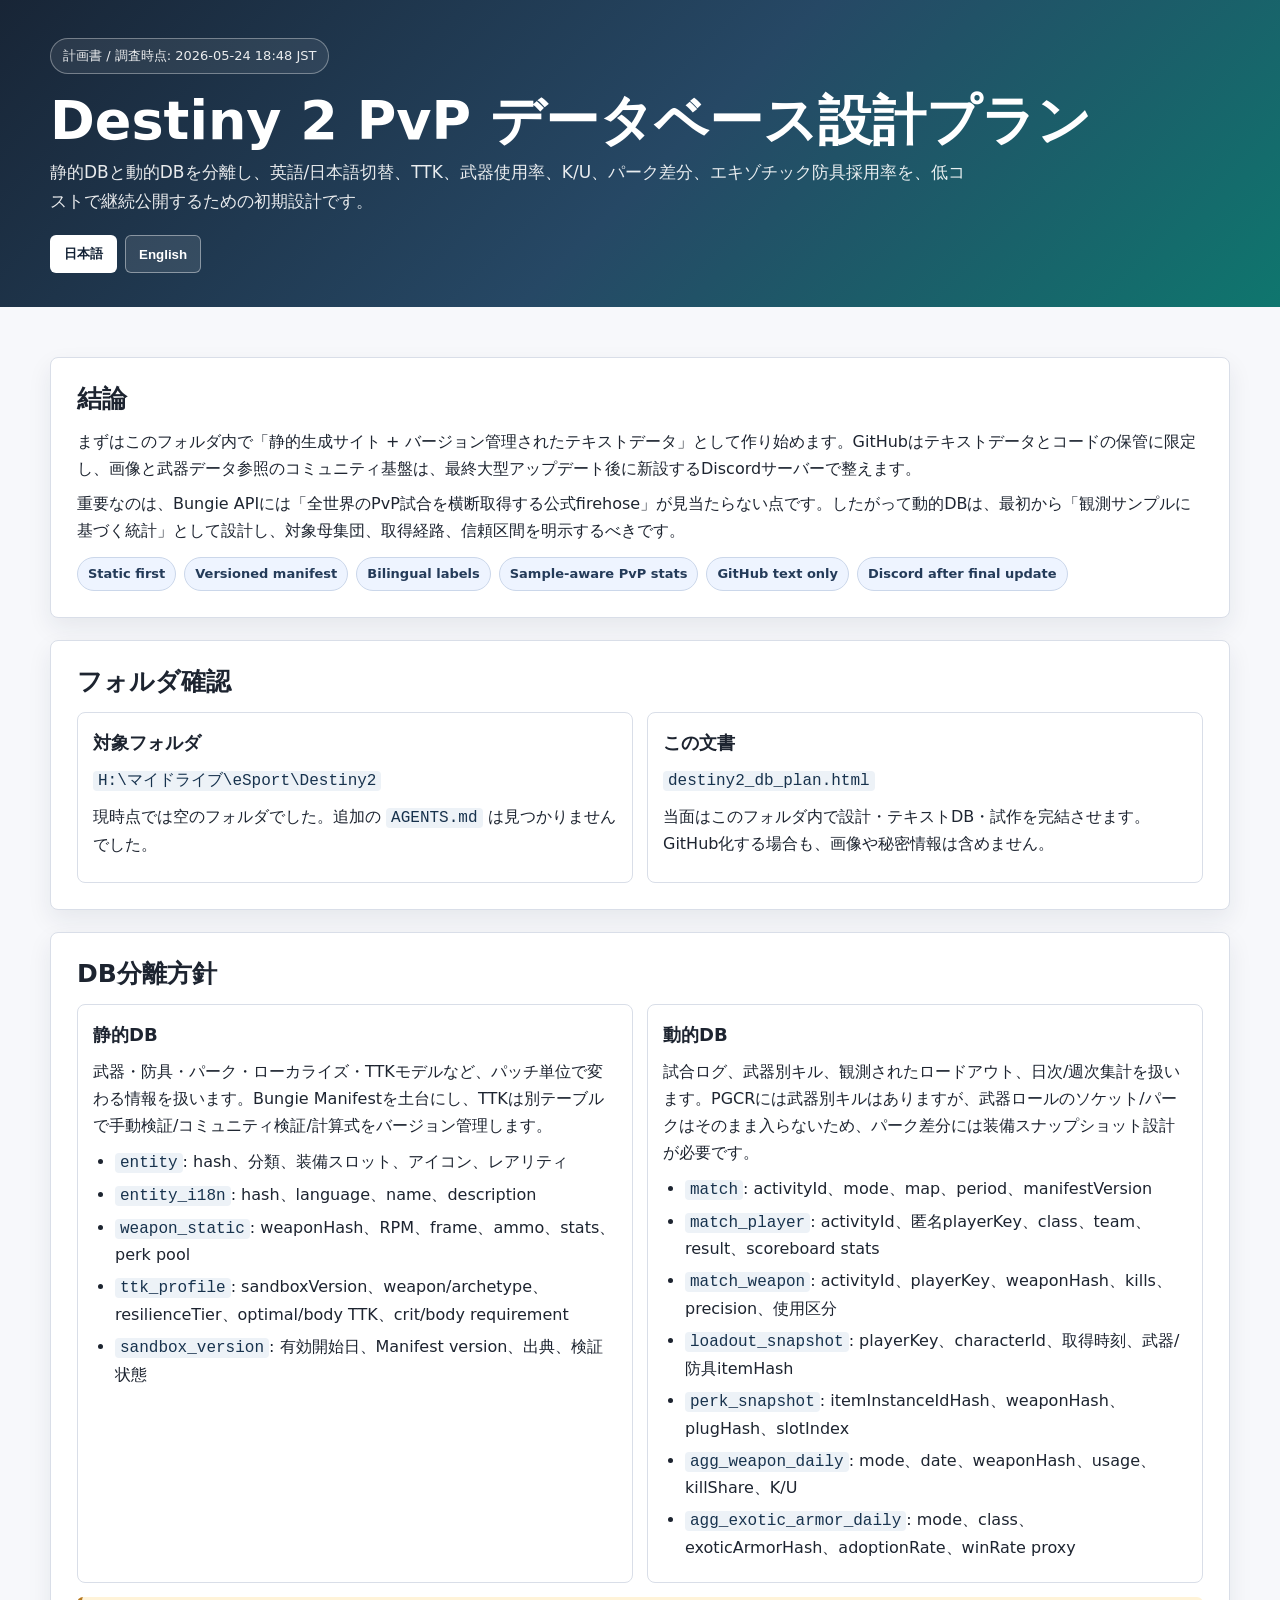
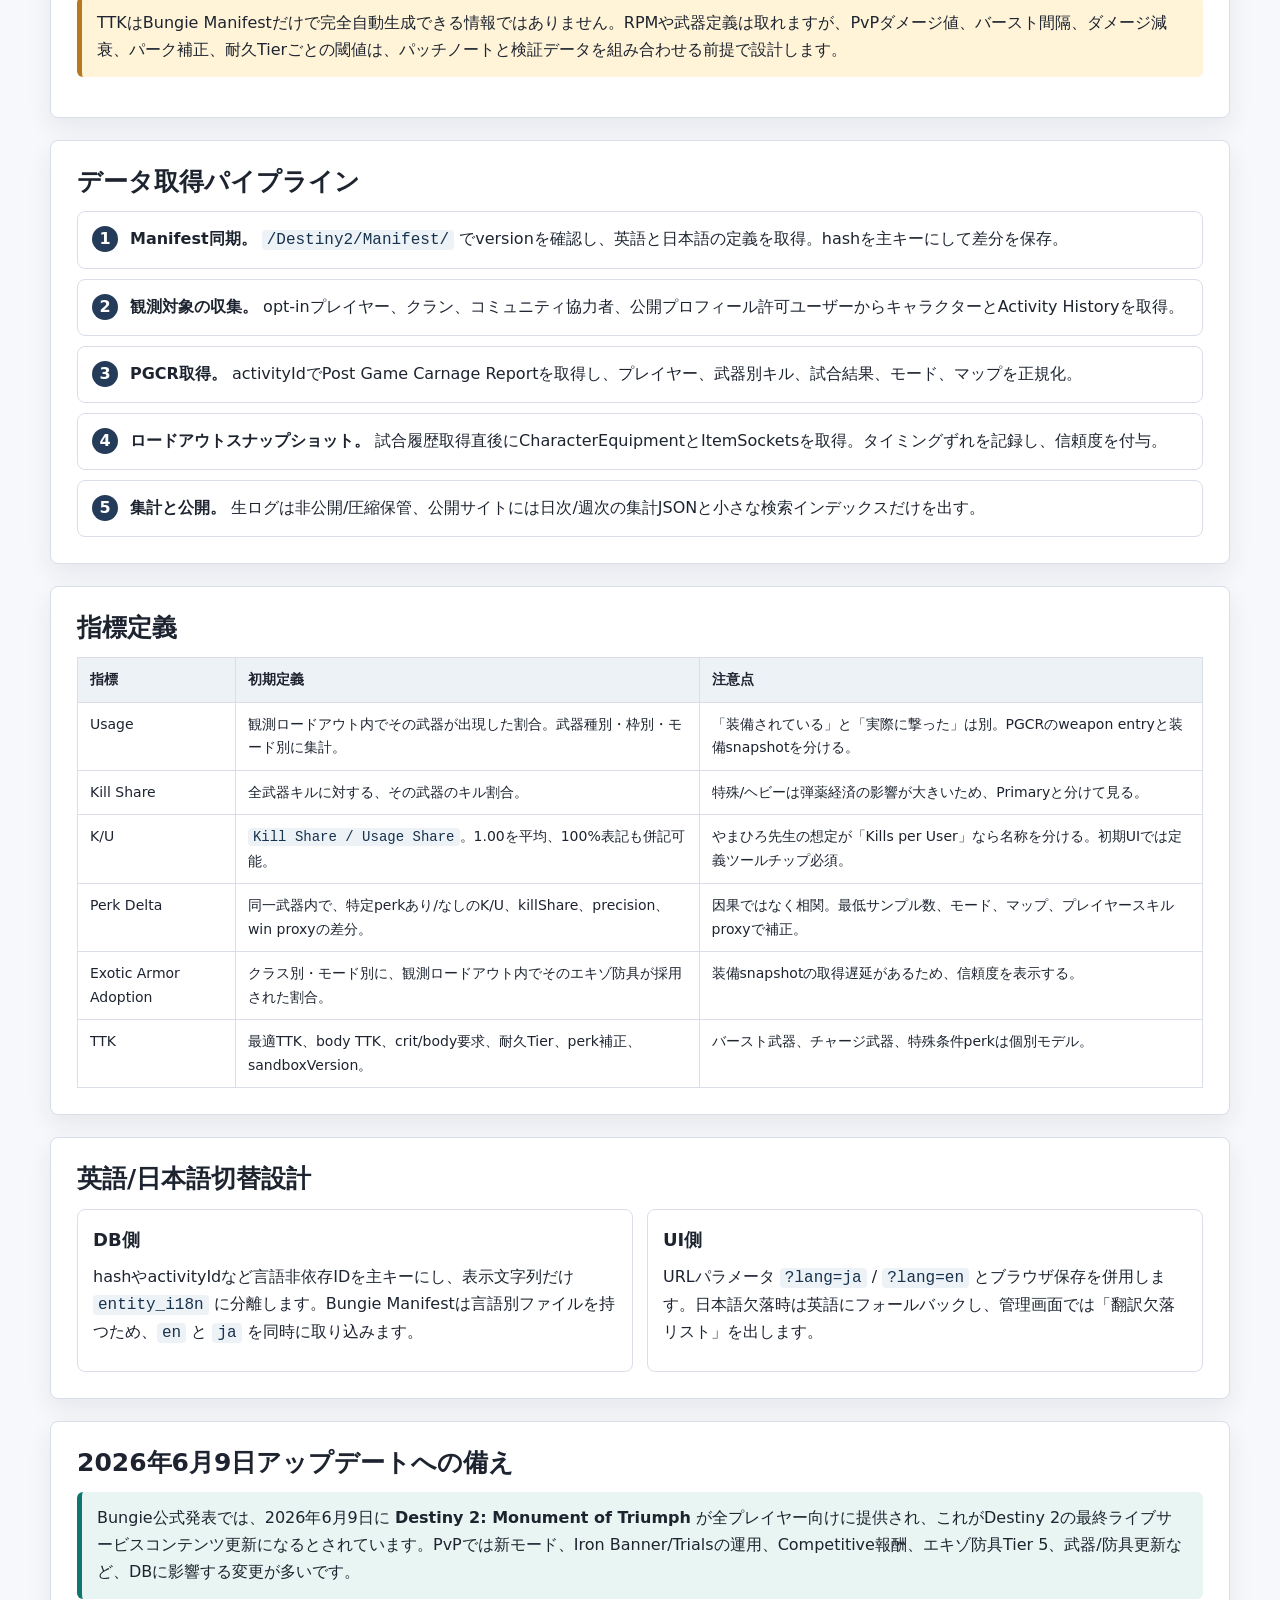
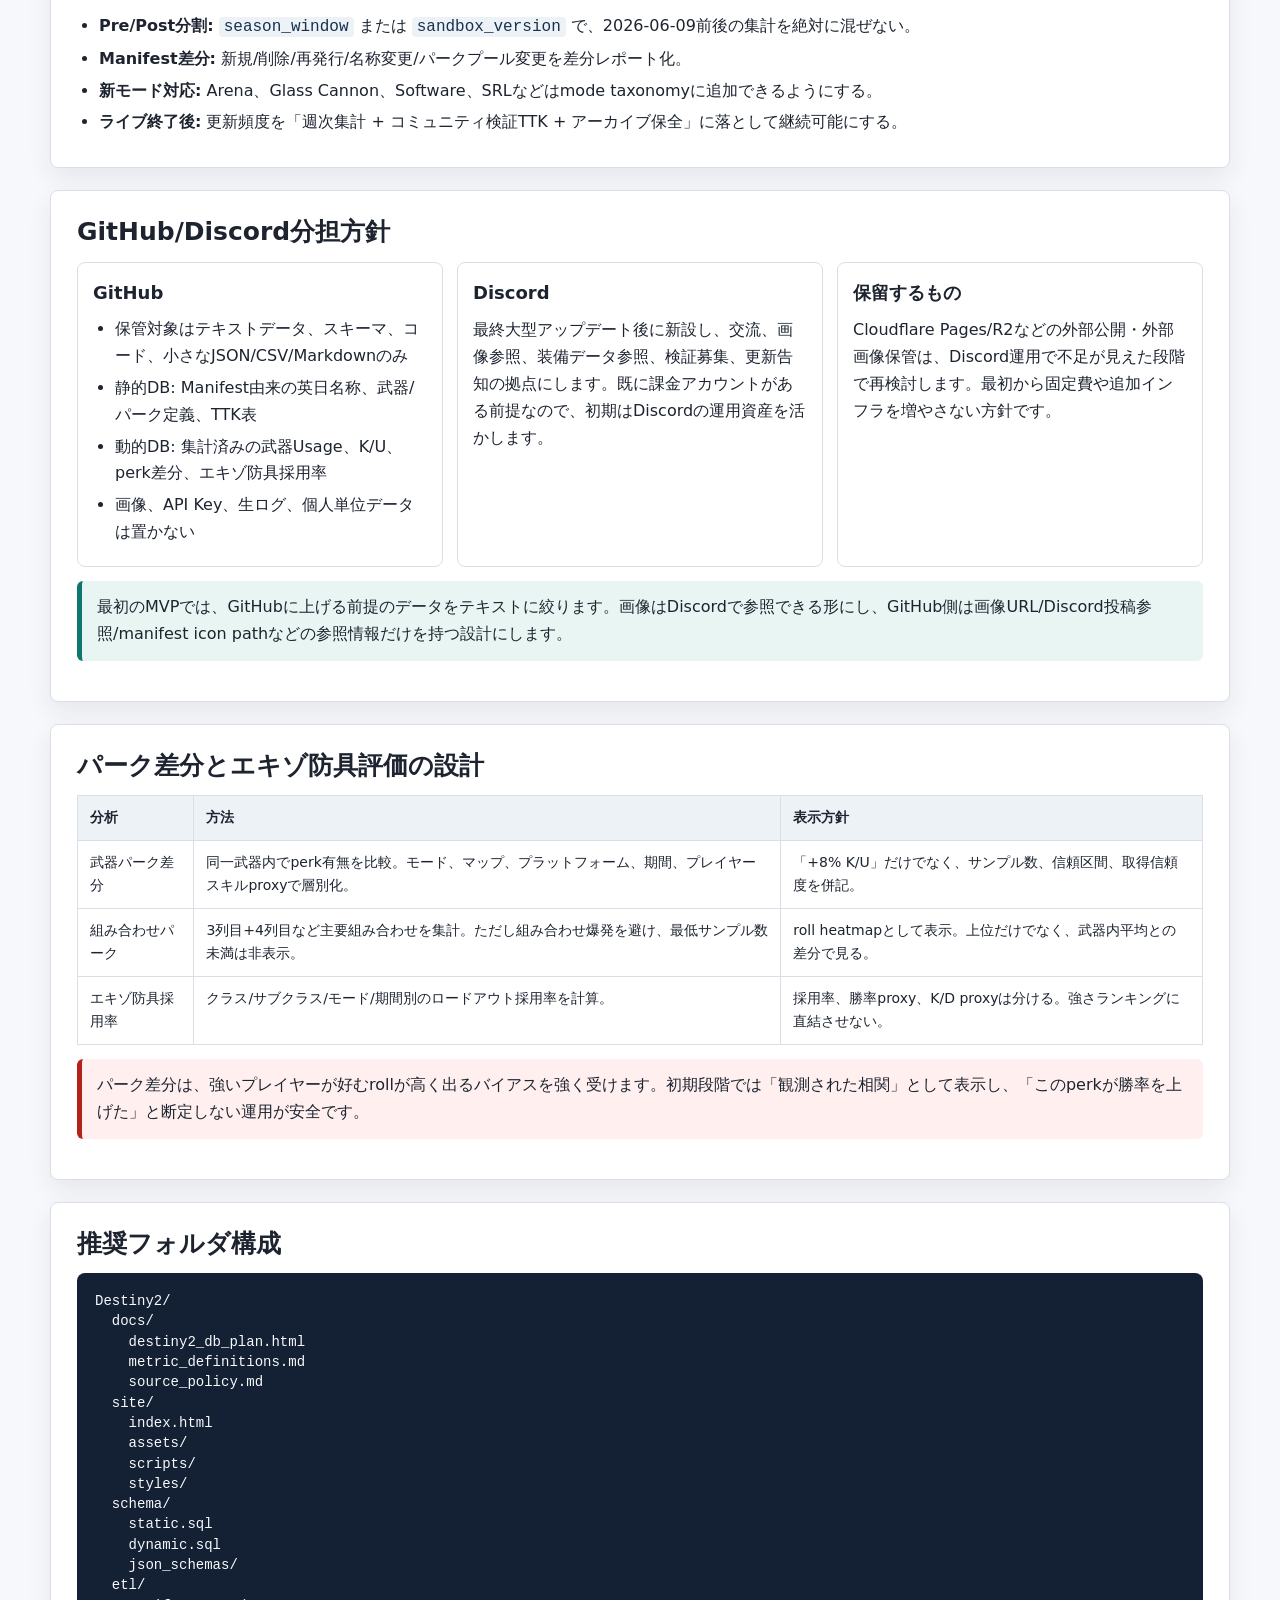
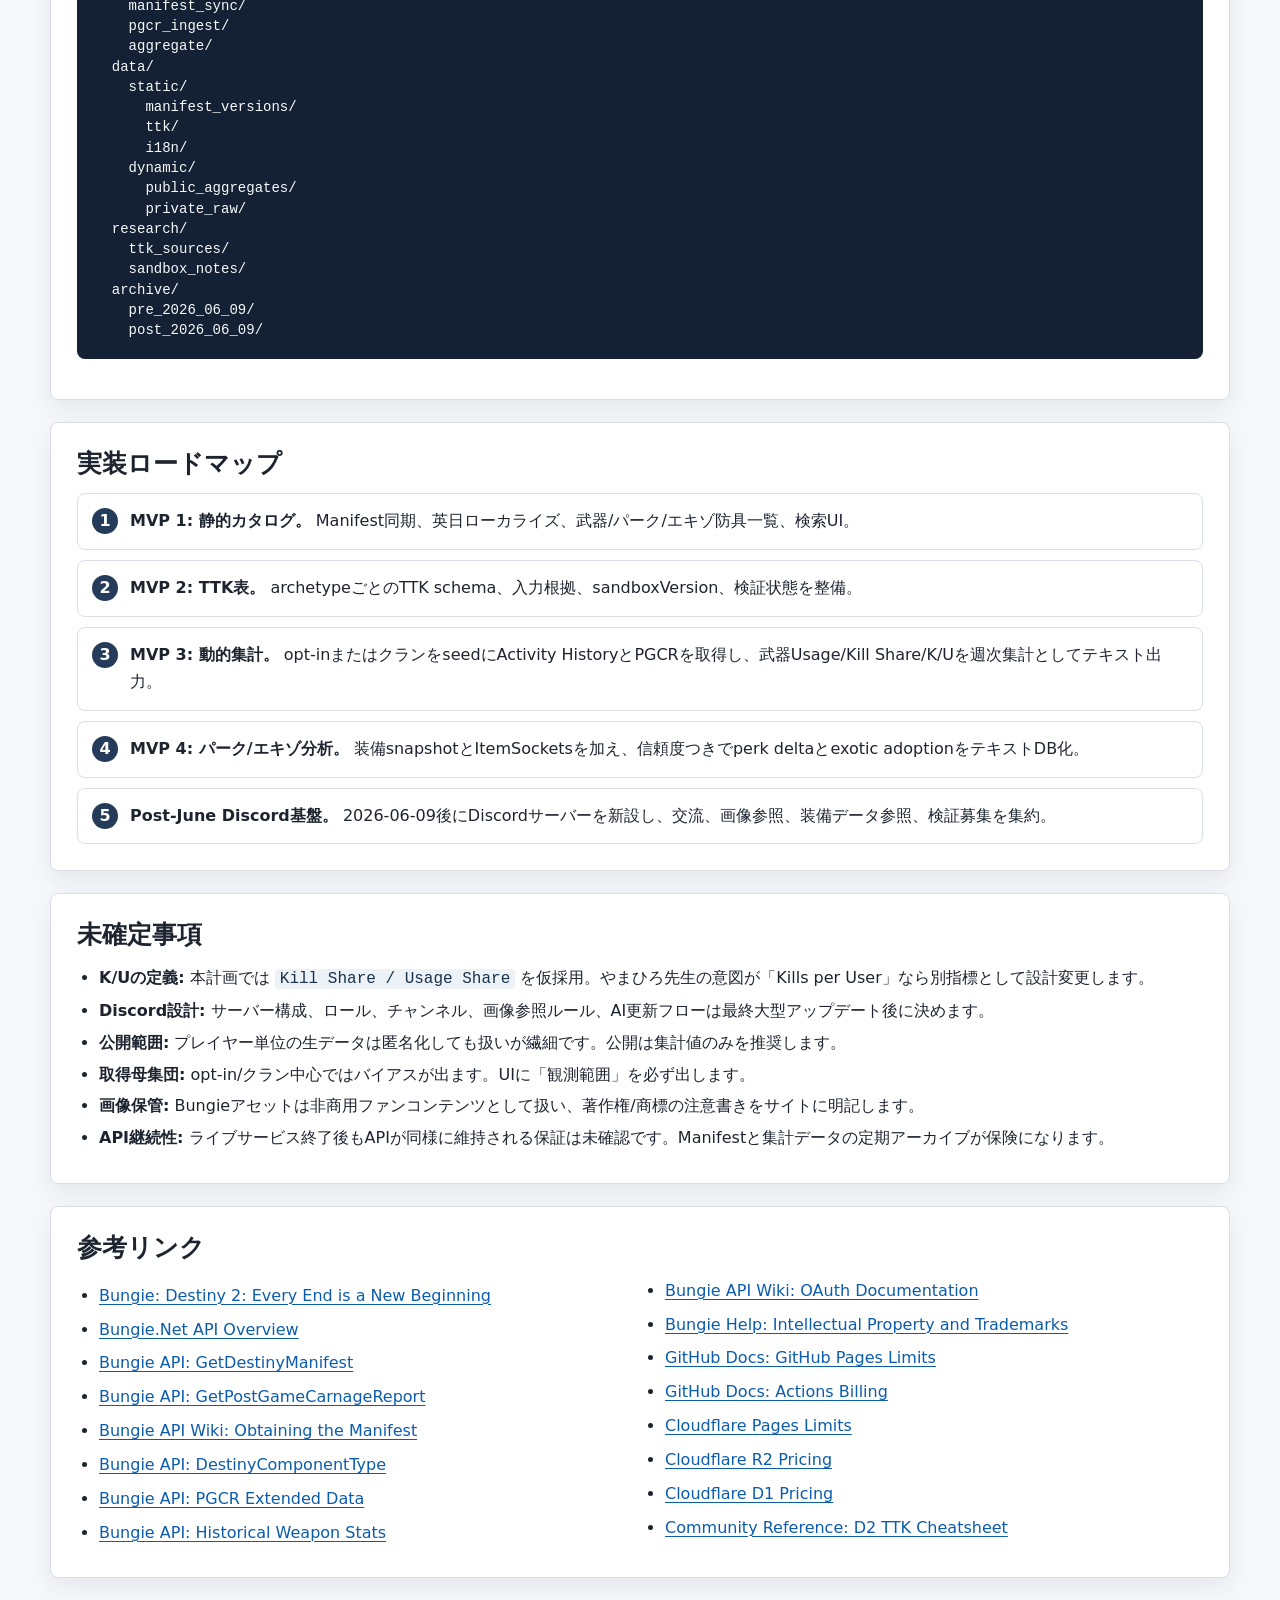
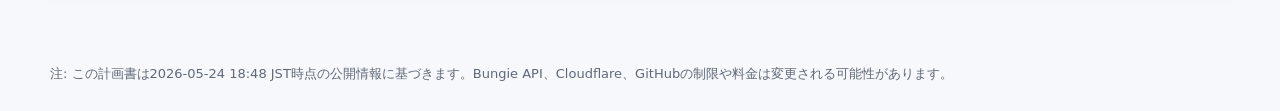
==== destiny2_db_plan.html @ 0e5bda1c "Initial D2 Monument Archive scaffold" ====
<!doctype html>
<html lang="ja">
<head>
  <meta charset="utf-8">
  <meta name="viewport" content="width=device-width, initial-scale=1">
  <title>Destiny 2 PvP Database Plan</title>
  <style>
    :root {
      color-scheme: light;
      --ink: #1d2430;
      --muted: #5f6978;
      --line: #d9dee8;
      --paper: #f7f8fb;
      --panel: #ffffff;
      --navy: #243b59;
      --teal: #0f766e;
      --gold: #b7791f;
      --red: #b42318;
      --green: #247a3d;
      --blue-soft: #e9f1fb;
      --teal-soft: #e8f5f2;
      --gold-soft: #fff3d8;
      --red-soft: #fff0ef;
      --shadow: 0 10px 24px rgba(31, 42, 68, 0.08);
    }

    * { box-sizing: border-box; }

    body {
      margin: 0;
      font-family: "Yu Gothic", "Meiryo", "Segoe UI", system-ui, sans-serif;
      color: var(--ink);
      background: var(--paper);
      line-height: 1.68;
    }

    body[data-lang="ja"] .en,
    body[data-lang="en"] .ja {
      display: none !important;
    }

    a {
      color: #0b5cad;
      text-decoration-thickness: 1px;
      text-underline-offset: 3px;
    }

    header {
      background: linear-gradient(135deg, #182536 0%, #264865 52%, #0f766e 100%);
      color: #fff;
      padding: 38px 24px 34px;
    }

    .wrap {
      width: min(1180px, calc(100% - 40px));
      margin: 0 auto;
    }

    .topline {
      display: flex;
      justify-content: space-between;
      gap: 18px;
      align-items: flex-start;
      flex-wrap: wrap;
    }

    .badge {
      display: inline-flex;
      align-items: center;
      gap: 8px;
      border: 1px solid rgba(255,255,255,0.35);
      border-radius: 999px;
      padding: 6px 12px;
      font-size: 13px;
      color: rgba(255,255,255,0.9);
      background: rgba(255,255,255,0.08);
    }

    h1 {
      margin: 18px 0 8px;
      font-size: clamp(30px, 5vw, 54px);
      line-height: 1.08;
      letter-spacing: 0;
    }

    .subtitle {
      max-width: 920px;
      margin: 0;
      font-size: 17px;
      color: rgba(255,255,255,0.9);
    }

    .controls {
      display: flex;
      gap: 8px;
      padding-top: 2px;
    }

    button.lang {
      border: 1px solid rgba(255,255,255,0.42);
      color: #fff;
      background: rgba(255,255,255,0.1);
      border-radius: 6px;
      padding: 9px 13px;
      cursor: pointer;
      font-weight: 700;
    }

    button.lang[aria-pressed="true"] {
      color: #112034;
      background: #fff;
    }

    main {
      padding: 28px 0 54px;
    }

    section {
      margin: 22px 0;
      padding: 26px;
      background: var(--panel);
      border: 1px solid var(--line);
      border-radius: 8px;
      box-shadow: var(--shadow);
    }

    h2 {
      margin: 0 0 14px;
      font-size: 25px;
      line-height: 1.22;
      letter-spacing: 0;
    }

    h3 {
      margin: 22px 0 8px;
      font-size: 18px;
      letter-spacing: 0;
    }

    p {
      margin: 9px 0;
    }

    ul, ol {
      margin: 8px 0 0 22px;
      padding: 0;
    }

    li {
      margin: 5px 0;
    }

    code {
      font-family: Consolas, "Cascadia Mono", monospace;
      color: #17324d;
      background: #edf2f7;
      padding: 1px 5px;
      border-radius: 4px;
    }

    pre {
      overflow: auto;
      background: #142033;
      color: #f7fafc;
      padding: 18px;
      border-radius: 8px;
      line-height: 1.45;
      font-size: 14px;
    }

    pre code {
      color: inherit;
      background: transparent;
      padding: 0;
    }

    table {
      width: 100%;
      border-collapse: collapse;
      margin-top: 14px;
      font-size: 14px;
    }

    th, td {
      border: 1px solid var(--line);
      padding: 10px 12px;
      vertical-align: top;
    }

    th {
      background: #edf2f7;
      text-align: left;
    }

    .grid {
      display: grid;
      grid-template-columns: repeat(2, minmax(0, 1fr));
      gap: 14px;
    }

    .tri-grid {
      display: grid;
      grid-template-columns: repeat(3, minmax(0, 1fr));
      gap: 14px;
    }

    .note {
      border-left: 5px solid var(--teal);
      background: var(--teal-soft);
      padding: 13px 15px;
      border-radius: 6px;
      margin: 14px 0;
    }

    .warn {
      border-left: 5px solid var(--gold);
      background: var(--gold-soft);
      padding: 13px 15px;
      border-radius: 6px;
      margin: 14px 0;
    }

    .risk {
      border-left: 5px solid var(--red);
      background: var(--red-soft);
      padding: 13px 15px;
      border-radius: 6px;
      margin: 14px 0;
    }

    .mini-card {
      border: 1px solid var(--line);
      border-radius: 8px;
      padding: 15px;
      background: #fff;
    }

    .mini-card h3 {
      margin-top: 0;
    }

    .pill-list {
      display: flex;
      flex-wrap: wrap;
      gap: 8px;
      margin-top: 12px;
    }

    .pill {
      border-radius: 999px;
      background: #eef4ff;
      border: 1px solid #cbd7ea;
      color: #243b59;
      padding: 5px 10px;
      font-size: 13px;
      font-weight: 700;
    }

    .timeline {
      counter-reset: phase;
      display: grid;
      gap: 10px;
      margin-top: 14px;
    }

    .phase {
      position: relative;
      padding: 14px 16px 14px 52px;
      border: 1px solid var(--line);
      background: #fff;
      border-radius: 8px;
    }

    .phase::before {
      counter-increment: phase;
      content: counter(phase);
      position: absolute;
      left: 14px;
      top: 14px;
      width: 26px;
      height: 26px;
      border-radius: 50%;
      background: var(--navy);
      color: #fff;
      display: grid;
      place-items: center;
      font-weight: 800;
      line-height: 1;
    }

    .source-list {
      columns: 2;
      column-gap: 28px;
    }

    .source-list li {
      break-inside: avoid;
      margin-bottom: 7px;
    }

    footer {
      color: var(--muted);
      font-size: 13px;
      padding: 0 0 32px;
    }

    @media (max-width: 820px) {
      .grid,
      .tri-grid {
        grid-template-columns: 1fr;
      }
      .source-list {
        columns: 1;
      }
      section {
        padding: 20px;
      }
      .wrap {
        width: min(100% - 24px, 1180px);
      }
    }
  </style>
</head>
<body data-lang="ja">
  <header>
    <div class="wrap">
      <div class="topline">
        <div>
          <span class="badge ja">計画書 / 調査時点: 2026-05-24 18:48 JST</span>
          <span class="badge en">Planning document / Research timestamp: 2026-05-24 18:48 JST</span>
          <h1 class="ja">Destiny 2 PvP データベース設計プラン</h1>
          <h1 class="en">Destiny 2 PvP Database Plan</h1>
          <p class="subtitle ja">静的DBと動的DBを分離し、英語/日本語切替、TTK、武器使用率、K/U、パーク差分、エキゾチック防具採用率を、低コストで継続公開するための初期設計です。</p>
          <p class="subtitle en">Initial architecture for a low-cost, bilingual Destiny 2 PvP database with separate static and dynamic layers, TTK, usage, K/U, perk deltas, and exotic armor adoption metrics.</p>
        </div>
        <div class="controls" aria-label="Language">
          <button class="lang" id="jaBtn" aria-pressed="true" type="button">日本語</button>
          <button class="lang" id="enBtn" aria-pressed="false" type="button">English</button>
        </div>
      </div>
    </div>
  </header>

  <main class="wrap">
    <section>
      <h2 class="ja">結論</h2>
      <h2 class="en">Recommendation</h2>
      <div class="ja">
        <p>まずはこのフォルダ内で「静的生成サイト + バージョン管理されたテキストデータ」として作り始めます。GitHubはテキストデータとコードの保管に限定し、画像と武器データ参照のコミュニティ基盤は、最終大型アップデート後に新設するDiscordサーバーで整えます。</p>
        <p>重要なのは、Bungie APIには「全世界のPvP試合を横断取得する公式firehose」が見当たらない点です。したがって動的DBは、最初から「観測サンプルに基づく統計」として設計し、対象母集団、取得経路、信頼区間を明示するべきです。</p>
      </div>
      <div class="en">
        <p>Start inside this folder with a static-generated site and versioned text data. GitHub will be limited to text data and source code, while the community layer for images and weapon-data reference will be built later through a new Discord server after the final major update.</p>
        <p>The key constraint is that Bungie does not appear to expose an official global PvP match firehose. Dynamic metrics should therefore be presented as observed-sample statistics, with sample coverage and confidence clearly displayed.</p>
      </div>
      <div class="pill-list">
        <span class="pill">Static first</span>
        <span class="pill">Versioned manifest</span>
        <span class="pill">Bilingual labels</span>
        <span class="pill">Sample-aware PvP stats</span>
        <span class="pill">GitHub text only</span>
        <span class="pill">Discord after final update</span>
      </div>
    </section>

    <section>
      <h2 class="ja">フォルダ確認</h2>
      <h2 class="en">Folder Check</h2>
      <div class="grid">
        <div class="mini-card">
          <h3 class="ja">対象フォルダ</h3>
          <h3 class="en">Target Folder</h3>
          <p><code>H:\マイドライブ\eSport\Destiny2</code></p>
          <p class="ja">現時点では空のフォルダでした。追加の <code>AGENTS.md</code> は見つかりませんでした。</p>
          <p class="en">The folder is currently empty. No additional <code>AGENTS.md</code> was found.</p>
        </div>
        <div class="mini-card">
          <h3 class="ja">この文書</h3>
          <h3 class="en">This Document</h3>
          <p><code>destiny2_db_plan.html</code></p>
          <p class="ja">当面はこのフォルダ内で設計・テキストDB・試作を完結させます。GitHub化する場合も、画像や秘密情報は含めません。</p>
          <p class="en">For now, design, text DB, and prototypes stay inside this folder. If this becomes a GitHub repository, images and secrets stay out of it.</p>
        </div>
      </div>
    </section>

    <section>
      <h2 class="ja">DB分離方針</h2>
      <h2 class="en">Static and Dynamic DB Split</h2>
      <div class="grid">
        <div class="mini-card">
          <h3 class="ja">静的DB</h3>
          <h3 class="en">Static DB</h3>
          <p class="ja">武器・防具・パーク・ローカライズ・TTKモデルなど、パッチ単位で変わる情報を扱います。Bungie Manifestを土台にし、TTKは別テーブルで手動検証/コミュニティ検証/計算式をバージョン管理します。</p>
          <p class="en">Stores items, armor, perks, localization, and TTK models that change by patch. Bungie Manifest is the foundation; TTK is maintained in separate versioned tables with measured data, community references, and formulas.</p>
          <ul class="ja">
            <li><code>entity</code>: hash、分類、装備スロット、アイコン、レアリティ</li>
            <li><code>entity_i18n</code>: hash、language、name、description</li>
            <li><code>weapon_static</code>: weaponHash、RPM、frame、ammo、stats、perk pool</li>
            <li><code>ttk_profile</code>: sandboxVersion、weapon/archetype、resilienceTier、optimal/body TTK、crit/body requirement</li>
            <li><code>sandbox_version</code>: 有効開始日、Manifest version、出典、検証状態</li>
          </ul>
          <ul class="en">
            <li><code>entity</code>: hash, category, slot, icon, rarity</li>
            <li><code>entity_i18n</code>: hash, language, name, description</li>
            <li><code>weapon_static</code>: weapon hash, RPM, frame, ammo type, stats, perk pool</li>
            <li><code>ttk_profile</code>: sandbox version, weapon/archetype, resilience tier, optimal/body TTK, crit/body requirements</li>
            <li><code>sandbox_version</code>: effective date, manifest version, source, validation status</li>
          </ul>
        </div>
        <div class="mini-card">
          <h3 class="ja">動的DB</h3>
          <h3 class="en">Dynamic DB</h3>
          <p class="ja">試合ログ、武器別キル、観測されたロードアウト、日次/週次集計を扱います。PGCRには武器別キルはありますが、武器ロールのソケット/パークはそのまま入らないため、パーク差分には装備スナップショット設計が必要です。</p>
          <p class="en">Stores match logs, weapon kills, observed loadouts, and daily/weekly aggregates. PGCR includes weapon-level kill stats, but not full roll sockets/perks, so perk-delta analysis requires a loadout snapshot strategy.</p>
          <ul class="ja">
            <li><code>match</code>: activityId、mode、map、period、manifestVersion</li>
            <li><code>match_player</code>: activityId、匿名playerKey、class、team、result、scoreboard stats</li>
            <li><code>match_weapon</code>: activityId、playerKey、weaponHash、kills、precision、使用区分</li>
            <li><code>loadout_snapshot</code>: playerKey、characterId、取得時刻、武器/防具itemHash</li>
            <li><code>perk_snapshot</code>: itemInstanceIdHash、weaponHash、plugHash、slotIndex</li>
            <li><code>agg_weapon_daily</code>: mode、date、weaponHash、usage、killShare、K/U</li>
            <li><code>agg_exotic_armor_daily</code>: mode、class、exoticArmorHash、adoptionRate、winRate proxy</li>
          </ul>
          <ul class="en">
            <li><code>match</code>: activity ID, mode, map, period, manifest version</li>
            <li><code>match_player</code>: activity ID, anonymized player key, class, team, result, scoreboard stats</li>
            <li><code>match_weapon</code>: activity ID, player key, weapon hash, kills, precision, usage flag</li>
            <li><code>loadout_snapshot</code>: player key, character ID, timestamp, equipped weapon/armor hashes</li>
            <li><code>perk_snapshot</code>: item instance hash, weapon hash, plug hash, slot index</li>
            <li><code>agg_weapon_daily</code>: mode, date, weapon hash, usage, kill share, K/U</li>
            <li><code>agg_exotic_armor_daily</code>: mode, class, exotic armor hash, adoption rate, win-rate proxy</li>
          </ul>
        </div>
      </div>
      <div class="warn ja">TTKはBungie Manifestだけで完全自動生成できる情報ではありません。RPMや武器定義は取れますが、PvPダメージ値、バースト間隔、ダメージ減衰、パーク補正、耐久Tierごとの閾値は、パッチノートと検証データを組み合わせる前提で設計します。</div>
      <div class="warn en">TTK cannot be fully generated from the Bungie Manifest alone. RPM and item definitions are available, but PvP damage values, burst timing, falloff, perk modifiers, and resilience breakpoints should be managed from patch notes plus verified test data.</div>
    </section>

    <section>
      <h2 class="ja">データ取得パイプライン</h2>
      <h2 class="en">Data Pipeline</h2>
      <div class="timeline ja">
        <div class="phase"><strong>Manifest同期。</strong> <code>/Destiny2/Manifest/</code> でversionを確認し、英語と日本語の定義を取得。hashを主キーにして差分を保存。</div>
        <div class="phase"><strong>観測対象の収集。</strong> opt-inプレイヤー、クラン、コミュニティ協力者、公開プロフィール許可ユーザーからキャラクターとActivity Historyを取得。</div>
        <div class="phase"><strong>PGCR取得。</strong> activityIdでPost Game Carnage Reportを取得し、プレイヤー、武器別キル、試合結果、モード、マップを正規化。</div>
        <div class="phase"><strong>ロードアウトスナップショット。</strong> 試合履歴取得直後にCharacterEquipmentとItemSocketsを取得。タイミングずれを記録し、信頼度を付与。</div>
        <div class="phase"><strong>集計と公開。</strong> 生ログは非公開/圧縮保管、公開サイトには日次/週次の集計JSONと小さな検索インデックスだけを出す。</div>
      </div>
      <div class="timeline en">
        <div class="phase"><strong>Manifest sync.</strong> Check <code>/Destiny2/Manifest/</code>, download English and Japanese definitions, and store diffs by hash.</div>
        <div class="phase"><strong>Observed population.</strong> Use opt-in players, clans, community contributors, and public profiles that allow access.</div>
        <div class="phase"><strong>PGCR ingestion.</strong> Fetch Post Game Carnage Reports by activity ID and normalize players, weapon kills, outcomes, mode, and map.</div>
        <div class="phase"><strong>Loadout snapshots.</strong> Fetch CharacterEquipment and ItemSockets immediately after activity discovery. Store timing lag and confidence.</div>
        <div class="phase"><strong>Aggregation and publishing.</strong> Keep raw logs compressed/private; publish daily/weekly aggregate JSON and compact search indexes.</div>
      </div>
    </section>

    <section>
      <h2 class="ja">指標定義</h2>
      <h2 class="en">Metric Definitions</h2>
      <table class="ja">
        <thead>
          <tr><th>指標</th><th>初期定義</th><th>注意点</th></tr>
        </thead>
        <tbody>
          <tr><td>Usage</td><td>観測ロードアウト内でその武器が出現した割合。武器種別・枠別・モード別に集計。</td><td>「装備されている」と「実際に撃った」は別。PGCRのweapon entryと装備snapshotを分ける。</td></tr>
          <tr><td>Kill Share</td><td>全武器キルに対する、その武器のキル割合。</td><td>特殊/ヘビーは弾薬経済の影響が大きいため、Primaryと分けて見る。</td></tr>
          <tr><td>K/U</td><td><code>Kill Share / Usage Share</code>。1.00を平均、100%表記も併記可能。</td><td>やまひろ先生の想定が「Kills per User」なら名称を分ける。初期UIでは定義ツールチップ必須。</td></tr>
          <tr><td>Perk Delta</td><td>同一武器内で、特定perkあり/なしのK/U、killShare、precision、win proxyの差分。</td><td>因果ではなく相関。最低サンプル数、モード、マップ、プレイヤースキル proxyで補正。</td></tr>
          <tr><td>Exotic Armor Adoption</td><td>クラス別・モード別に、観測ロードアウト内でそのエキゾ防具が採用された割合。</td><td>装備snapshotの取得遅延があるため、信頼度を表示する。</td></tr>
          <tr><td>TTK</td><td>最適TTK、body TTK、crit/body要求、耐久Tier、perk補正、sandboxVersion。</td><td>バースト武器、チャージ武器、特殊条件perkは個別モデル。</td></tr>
        </tbody>
      </table>
      <table class="en">
        <thead>
          <tr><th>Metric</th><th>Initial Definition</th><th>Caution</th></tr>
        </thead>
        <tbody>
          <tr><td>Usage</td><td>Share of observed loadouts in which the weapon appears, grouped by weapon type, slot, and mode.</td><td>Equipped and actually fired are different. Keep PGCR weapon entries separate from equipment snapshots.</td></tr>
          <tr><td>Kill Share</td><td>Weapon kills divided by all observed weapon kills.</td><td>Analyze primary, special, and heavy separately because ammo economy changes interpretation.</td></tr>
          <tr><td>K/U</td><td><code>Kill Share / Usage Share</code>. Show 1.00 baseline and optionally 100% format.</td><td>If the intended meaning is "Kills per User", use a separate label. The first UI should include a definition tooltip.</td></tr>
          <tr><td>Perk Delta</td><td>Within the same weapon, compare K/U, kill share, precision, and win proxy between rolls with and without a perk.</td><td>Correlation, not causation. Use minimum sample counts and adjust by mode, map, and skill proxy.</td></tr>
          <tr><td>Exotic Armor Adoption</td><td>Class/mode-specific share of observed loadouts using a given exotic armor piece.</td><td>Display confidence because equipment snapshots may be delayed.</td></tr>
          <tr><td>TTK</td><td>Optimal TTK, body TTK, crit/body requirements, resilience tier, perk modifiers, sandbox version.</td><td>Burst, charge, and conditional-perk weapons require custom models.</td></tr>
        </tbody>
      </table>
    </section>

    <section>
      <h2 class="ja">英語/日本語切替設計</h2>
      <h2 class="en">Bilingual Design</h2>
      <div class="grid">
        <div class="mini-card">
          <h3 class="ja">DB側</h3>
          <h3 class="en">Database Layer</h3>
          <p class="ja">hashやactivityIdなど言語非依存IDを主キーにし、表示文字列だけ <code>entity_i18n</code> に分離します。Bungie Manifestは言語別ファイルを持つため、<code>en</code> と <code>ja</code> を同時に取り込みます。</p>
          <p class="en">Use language-independent IDs such as hashes and activity IDs as primary keys. Keep display strings in <code>entity_i18n</code>. Bungie Manifest exposes language-specific definition files, so import <code>en</code> and <code>ja</code> together.</p>
        </div>
        <div class="mini-card">
          <h3 class="ja">UI側</h3>
          <h3 class="en">UI Layer</h3>
          <p class="ja">URLパラメータ <code>?lang=ja</code> / <code>?lang=en</code> とブラウザ保存を併用します。日本語欠落時は英語にフォールバックし、管理画面では「翻訳欠落リスト」を出します。</p>
          <p class="en">Use <code>?lang=ja</code> / <code>?lang=en</code> plus local browser preference. Fall back to English when Japanese is missing, and expose a missing-translation report for maintenance.</p>
        </div>
      </div>
    </section>

    <section>
      <h2 class="ja">2026年6月9日アップデートへの備え</h2>
      <h2 class="en">Preparing for the June 9, 2026 Update</h2>
      <div class="note ja">
        Bungie公式発表では、2026年6月9日に <strong>Destiny 2: Monument of Triumph</strong> が全プレイヤー向けに提供され、これがDestiny 2の最終ライブサービスコンテンツ更新になるとされています。PvPでは新モード、Iron Banner/Trialsの運用、Competitive報酬、エキゾ防具Tier 5、武器/防具更新など、DBに影響する変更が多いです。
      </div>
      <div class="note en">
        Bungie announced that <strong>Destiny 2: Monument of Triumph</strong> launches for all players on June 9, 2026, and will be Destiny 2's final live-service content update. PvP modes, Iron Banner/Trials cadence, Competitive rewards, exotic armor Tier 5 stats, and weapon/armor updates can all affect the database.
      </div>
      <ul class="ja">
        <li><strong>Pre/Post分割:</strong> <code>season_window</code> または <code>sandbox_version</code> で、2026-06-09前後の集計を絶対に混ぜない。</li>
        <li><strong>Manifest差分:</strong> 新規/削除/再発行/名称変更/パークプール変更を差分レポート化。</li>
        <li><strong>新モード対応:</strong> Arena、Glass Cannon、Software、SRLなどはmode taxonomyに追加できるようにする。</li>
        <li><strong>ライブ終了後:</strong> 更新頻度を「週次集計 + コミュニティ検証TTK + アーカイブ保全」に落として継続可能にする。</li>
      </ul>
      <ul class="en">
        <li><strong>Pre/post split:</strong> Never mix pre- and post-June 9 data. Partition by <code>season_window</code> or <code>sandbox_version</code>.</li>
        <li><strong>Manifest diffs:</strong> Produce reports for new, removed, reprised, renamed, and perk-pool-changed items.</li>
        <li><strong>New modes:</strong> Keep the mode taxonomy extensible for Arena, Glass Cannon, Software, SRL, and future community categories.</li>
        <li><strong>After live-service end:</strong> Reduce maintenance to weekly aggregates, community-verified TTK, and archival preservation.</li>
      </ul>
    </section>

    <section>
      <h2 class="ja">GitHub/Discord分担方針</h2>
      <h2 class="en">GitHub/Discord Responsibility Split</h2>
      <div class="tri-grid">
        <div class="mini-card">
          <h3 class="ja">GitHub</h3>
          <h3 class="en">GitHub</h3>
          <ul class="ja">
            <li>保管対象はテキストデータ、スキーマ、コード、小さなJSON/CSV/Markdownのみ</li>
            <li>静的DB: Manifest由来の英日名称、武器/パーク定義、TTK表</li>
            <li>動的DB: 集計済みの武器Usage、K/U、perk差分、エキゾ防具採用率</li>
            <li>画像、API Key、生ログ、個人単位データは置かない</li>
          </ul>
          <ul class="en">
            <li>Store text data, schemas, source code, and compact JSON/CSV/Markdown only</li>
            <li>Static DB: bilingual names, weapon/perk definitions, TTK tables</li>
            <li>Dynamic DB: aggregated weapon usage, K/U, perk deltas, exotic armor adoption</li>
            <li>No images, API keys, raw logs, or player-level data</li>
          </ul>
        </div>
        <div class="mini-card">
          <h3 class="ja">Discord</h3>
          <h3 class="en">Discord</h3>
          <p class="ja">最終大型アップデート後に新設し、交流、画像参照、装備データ参照、検証募集、更新告知の拠点にします。既に課金アカウントがある前提なので、初期はDiscordの運用資産を活かします。</p>
          <p class="en">Create it after the final major update as the hub for community discussion, image reference, equipment data lookup, validation requests, and update notices. Since a paid Discord account already exists, use that operational base first.</p>
        </div>
        <div class="mini-card">
          <h3 class="ja">保留するもの</h3>
          <h3 class="en">Deferred Choices</h3>
          <p class="ja">Cloudflare Pages/R2などの外部公開・外部画像保管は、Discord運用で不足が見えた段階で再検討します。最初から固定費や追加インフラを増やさない方針です。</p>
          <p class="en">External publishing and image storage such as Cloudflare Pages/R2 will be revisited only if Discord operations show a real gap. Avoid adding fixed cost or extra infrastructure at the start.</p>
        </div>
      </div>
      <div class="note ja">
        最初のMVPでは、GitHubに上げる前提のデータをテキストに絞ります。画像はDiscordで参照できる形にし、GitHub側は画像URL/Discord投稿参照/manifest icon pathなどの参照情報だけを持つ設計にします。
      </div>
      <div class="note en">
        For the MVP, keep GitHub-bound data text-only. Images should be referenced through Discord, while GitHub stores only references such as image URLs, Discord post references, or Manifest icon paths.
      </div>
    </section>

    <section>
      <h2 class="ja">パーク差分とエキゾ防具評価の設計</h2>
      <h2 class="en">Perk Delta and Exotic Armor Analysis</h2>
      <table class="ja">
        <thead>
          <tr><th>分析</th><th>方法</th><th>表示方針</th></tr>
        </thead>
        <tbody>
          <tr><td>武器パーク差分</td><td>同一武器内でperk有無を比較。モード、マップ、プラットフォーム、期間、プレイヤースキルproxyで層別化。</td><td>「+8% K/U」だけでなく、サンプル数、信頼区間、取得信頼度を併記。</td></tr>
          <tr><td>組み合わせパーク</td><td>3列目+4列目など主要組み合わせを集計。ただし組み合わせ爆発を避け、最低サンプル数未満は非表示。</td><td>roll heatmapとして表示。上位だけでなく、武器内平均との差分で見る。</td></tr>
          <tr><td>エキゾ防具採用率</td><td>クラス/サブクラス/モード/期間別のロードアウト採用率を計算。</td><td>採用率、勝率proxy、K/D proxyは分ける。強さランキングに直結させない。</td></tr>
        </tbody>
      </table>
      <table class="en">
        <thead>
          <tr><th>Analysis</th><th>Method</th><th>Display</th></tr>
        </thead>
        <tbody>
          <tr><td>Weapon perk delta</td><td>Compare perk-present vs perk-absent within the same weapon, stratified by mode, map, platform, period, and skill proxy.</td><td>Show sample size, confidence interval, and snapshot confidence, not only "+8% K/U".</td></tr>
          <tr><td>Perk combinations</td><td>Aggregate major combinations such as columns 3+4. Hide combinations below minimum sample thresholds.</td><td>Use roll heatmaps and compare against the weapon's own baseline.</td></tr>
          <tr><td>Exotic armor adoption</td><td>Compute adoption by class, subclass, mode, and period.</td><td>Keep adoption, win proxy, and K/D proxy separate. Do not present adoption as direct power ranking.</td></tr>
        </tbody>
      </table>
      <div class="risk ja">パーク差分は、強いプレイヤーが好むrollが高く出るバイアスを強く受けます。初期段階では「観測された相関」として表示し、「このperkが勝率を上げた」と断定しない運用が安全です。</div>
      <div class="risk en">Perk deltas are strongly biased by skilled players preferring certain rolls. Present them as observed correlations and avoid claiming that a perk caused higher win rate.</div>
    </section>

    <section>
      <h2 class="ja">推奨フォルダ構成</h2>
      <h2 class="en">Suggested Folder Structure</h2>
      <pre><code>Destiny2/
  docs/
    destiny2_db_plan.html
    metric_definitions.md
    source_policy.md
  site/
    index.html
    assets/
    scripts/
    styles/
  schema/
    static.sql
    dynamic.sql
    json_schemas/
  etl/
    manifest_sync/
    pgcr_ingest/
    aggregate/
  data/
    static/
      manifest_versions/
      ttk/
      i18n/
    dynamic/
      public_aggregates/
      private_raw/
  research/
    ttk_sources/
    sandbox_notes/
  archive/
    pre_2026_06_09/
    post_2026_06_09/</code></pre>
    </section>

    <section>
      <h2 class="ja">実装ロードマップ</h2>
      <h2 class="en">Implementation Roadmap</h2>
      <div class="timeline ja">
        <div class="phase"><strong>MVP 1: 静的カタログ。</strong> Manifest同期、英日ローカライズ、武器/パーク/エキゾ防具一覧、検索UI。</div>
        <div class="phase"><strong>MVP 2: TTK表。</strong> archetypeごとのTTK schema、入力根拠、sandboxVersion、検証状態を整備。</div>
        <div class="phase"><strong>MVP 3: 動的集計。</strong> opt-inまたはクランをseedにActivity HistoryとPGCRを取得し、武器Usage/Kill Share/K/Uを週次集計としてテキスト出力。</div>
        <div class="phase"><strong>MVP 4: パーク/エキゾ分析。</strong> 装備snapshotとItemSocketsを加え、信頼度つきでperk deltaとexotic adoptionをテキストDB化。</div>
        <div class="phase"><strong>Post-June Discord基盤。</strong> 2026-06-09後にDiscordサーバーを新設し、交流、画像参照、装備データ参照、検証募集を集約。</div>
      </div>
      <div class="timeline en">
        <div class="phase"><strong>MVP 1: Static catalog.</strong> Manifest sync, English/Japanese localization, weapon/perk/exotic armor lists, search UI.</div>
        <div class="phase"><strong>MVP 2: TTK tables.</strong> TTK schema by archetype, source evidence, sandbox version, validation status.</div>
        <div class="phase"><strong>MVP 3: Dynamic aggregates.</strong> Use opt-in or clan seeds to fetch Activity History and PGCR, then generate weekly Usage/Kill Share/K/U as text outputs.</div>
        <div class="phase"><strong>MVP 4: Perk/exotic analysis.</strong> Add equipment snapshots and ItemSockets, then convert perk deltas and exotic adoption into text DB outputs.</div>
        <div class="phase"><strong>Post-June Discord base.</strong> After June 9, 2026, create the Discord server and centralize discussion, image reference, equipment lookup, and validation requests.</div>
      </div>
    </section>

    <section>
      <h2 class="ja">未確定事項</h2>
      <h2 class="en">Open Decisions</h2>
      <ul class="ja">
        <li><strong>K/Uの定義:</strong> 本計画では <code>Kill Share / Usage Share</code> を仮採用。やまひろ先生の意図が「Kills per User」なら別指標として設計変更します。</li>
        <li><strong>Discord設計:</strong> サーバー構成、ロール、チャンネル、画像参照ルール、AI更新フローは最終大型アップデート後に決めます。</li>
        <li><strong>公開範囲:</strong> プレイヤー単位の生データは匿名化しても扱いが繊細です。公開は集計値のみを推奨します。</li>
        <li><strong>取得母集団:</strong> opt-in/クラン中心ではバイアスが出ます。UIに「観測範囲」を必ず出します。</li>
        <li><strong>画像保管:</strong> Bungieアセットは非商用ファンコンテンツとして扱い、著作権/商標の注意書きをサイトに明記します。</li>
        <li><strong>API継続性:</strong> ライブサービス終了後もAPIが同様に維持される保証は未確認です。Manifestと集計データの定期アーカイブが保険になります。</li>
      </ul>
      <ul class="en">
        <li><strong>K/U definition:</strong> This plan assumes <code>Kill Share / Usage Share</code>. If the intended meaning is "Kills per User", design it as a separate metric.</li>
        <li><strong>Discord design:</strong> Server structure, roles, channels, image reference rules, and AI update flow will be decided after the final major update.</li>
        <li><strong>Publication scope:</strong> Player-level raw data remains sensitive even when anonymized. Publish aggregate values only.</li>
        <li><strong>Observed population:</strong> Opt-in and clan-based sampling creates bias. Always show sample coverage.</li>
        <li><strong>Image storage:</strong> Treat Bungie assets as non-commercial fan content and include copyright/trademark notes on the site.</li>
        <li><strong>API continuity:</strong> API behavior after the end of live-service updates is not guaranteed. Regular Manifest and aggregate archives are the hedge.</li>
      </ul>
    </section>

    <section>
      <h2 class="ja">参考リンク</h2>
      <h2 class="en">References</h2>
      <ul class="source-list">
        <li><a href="https://www.bungie.net/7/en/News/Article/d2_may_21_2026">Bungie: Destiny 2: Every End is a New Beginning</a></li>
        <li><a href="https://bungie-net.github.io/">Bungie.Net API Overview</a></li>
        <li><a href="https://bungie-net.github.io/multi/operation_get_Destiny2-GetDestinyManifest.html">Bungie API: GetDestinyManifest</a></li>
        <li><a href="https://bungie-net.github.io/multi/operation_get_Destiny2-GetPostGameCarnageReport.html">Bungie API: GetPostGameCarnageReport</a></li>
        <li><a href="https://github.com/Bungie-net/api/wiki/Obtaining-Destiny-Definitions-%22The-Manifest%22">Bungie API Wiki: Obtaining the Manifest</a></li>
        <li><a href="https://bungie-net.github.io/multi/schema_Destiny-DestinyComponentType.html">Bungie API: DestinyComponentType</a></li>
        <li><a href="https://bungie-net.github.io/multi/schema_Destiny-HistoricalStats-DestinyPostGameCarnageReportExtendedData.html">Bungie API: PGCR Extended Data</a></li>
        <li><a href="https://bungie-net.github.io/multi/schema_Destiny-HistoricalStats-DestinyHistoricalWeaponStats.html">Bungie API: Historical Weapon Stats</a></li>
        <li><a href="https://github.com/Bungie-net/api/wiki/OAuth-Documentation">Bungie API Wiki: OAuth Documentation</a></li>
        <li><a href="https://help.bungie.net/hc/en-us/articles/360049201911-Intellectual-Property-and-Trademarks">Bungie Help: Intellectual Property and Trademarks</a></li>
        <li><a href="https://docs.github.com/en/pages/getting-started-with-github-pages/github-pages-limits">GitHub Docs: GitHub Pages Limits</a></li>
        <li><a href="https://docs.github.com/en/billing/managing-billing-for-github-actions/about-billing-for-github-actions">GitHub Docs: Actions Billing</a></li>
        <li><a href="https://developers.cloudflare.com/pages/platform/limits/">Cloudflare Pages Limits</a></li>
        <li><a href="https://developers.cloudflare.com/r2/pricing/">Cloudflare R2 Pricing</a></li>
        <li><a href="https://developers.cloudflare.com/d1/platform/pricing/">Cloudflare D1 Pricing</a></li>
        <li><a href="https://d2-ttk-cheatsheet.vercel.app/">Community Reference: D2 TTK Cheatsheet</a></li>
      </ul>
    </section>
  </main>

  <footer class="wrap">
    <p class="ja">注: この計画書は2026-05-24 18:48 JST時点の公開情報に基づきます。Bungie API、Cloudflare、GitHubの制限や料金は変更される可能性があります。</p>
    <p class="en">Note: This plan is based on public information checked at 2026-05-24 18:48 JST. Bungie API behavior and Cloudflare/GitHub limits or pricing can change.</p>
  </footer>

  <script>
    const jaBtn = document.getElementById("jaBtn");
    const enBtn = document.getElementById("enBtn");

    function setLanguage(lang) {
      document.body.dataset.lang = lang;
      document.documentElement.lang = lang;
      jaBtn.setAttribute("aria-pressed", String(lang === "ja"));
      enBtn.setAttribute("aria-pressed", String(lang === "en"));
      try {
        localStorage.setItem("destiny2PlanLang", lang);
      } catch (_) {}
    }

    jaBtn.addEventListener("click", () => setLanguage("ja"));
    enBtn.addEventListener("click", () => setLanguage("en"));

    const params = new URLSearchParams(location.search);
    const requested = params.get("lang");
    let saved = "ja";
    try {
      saved = localStorage.getItem("destiny2PlanLang") || "ja";
    } catch (_) {}
    setLanguage(requested === "en" ? "en" : saved === "en" ? "en" : "ja");
  </script>
</body>
</html>
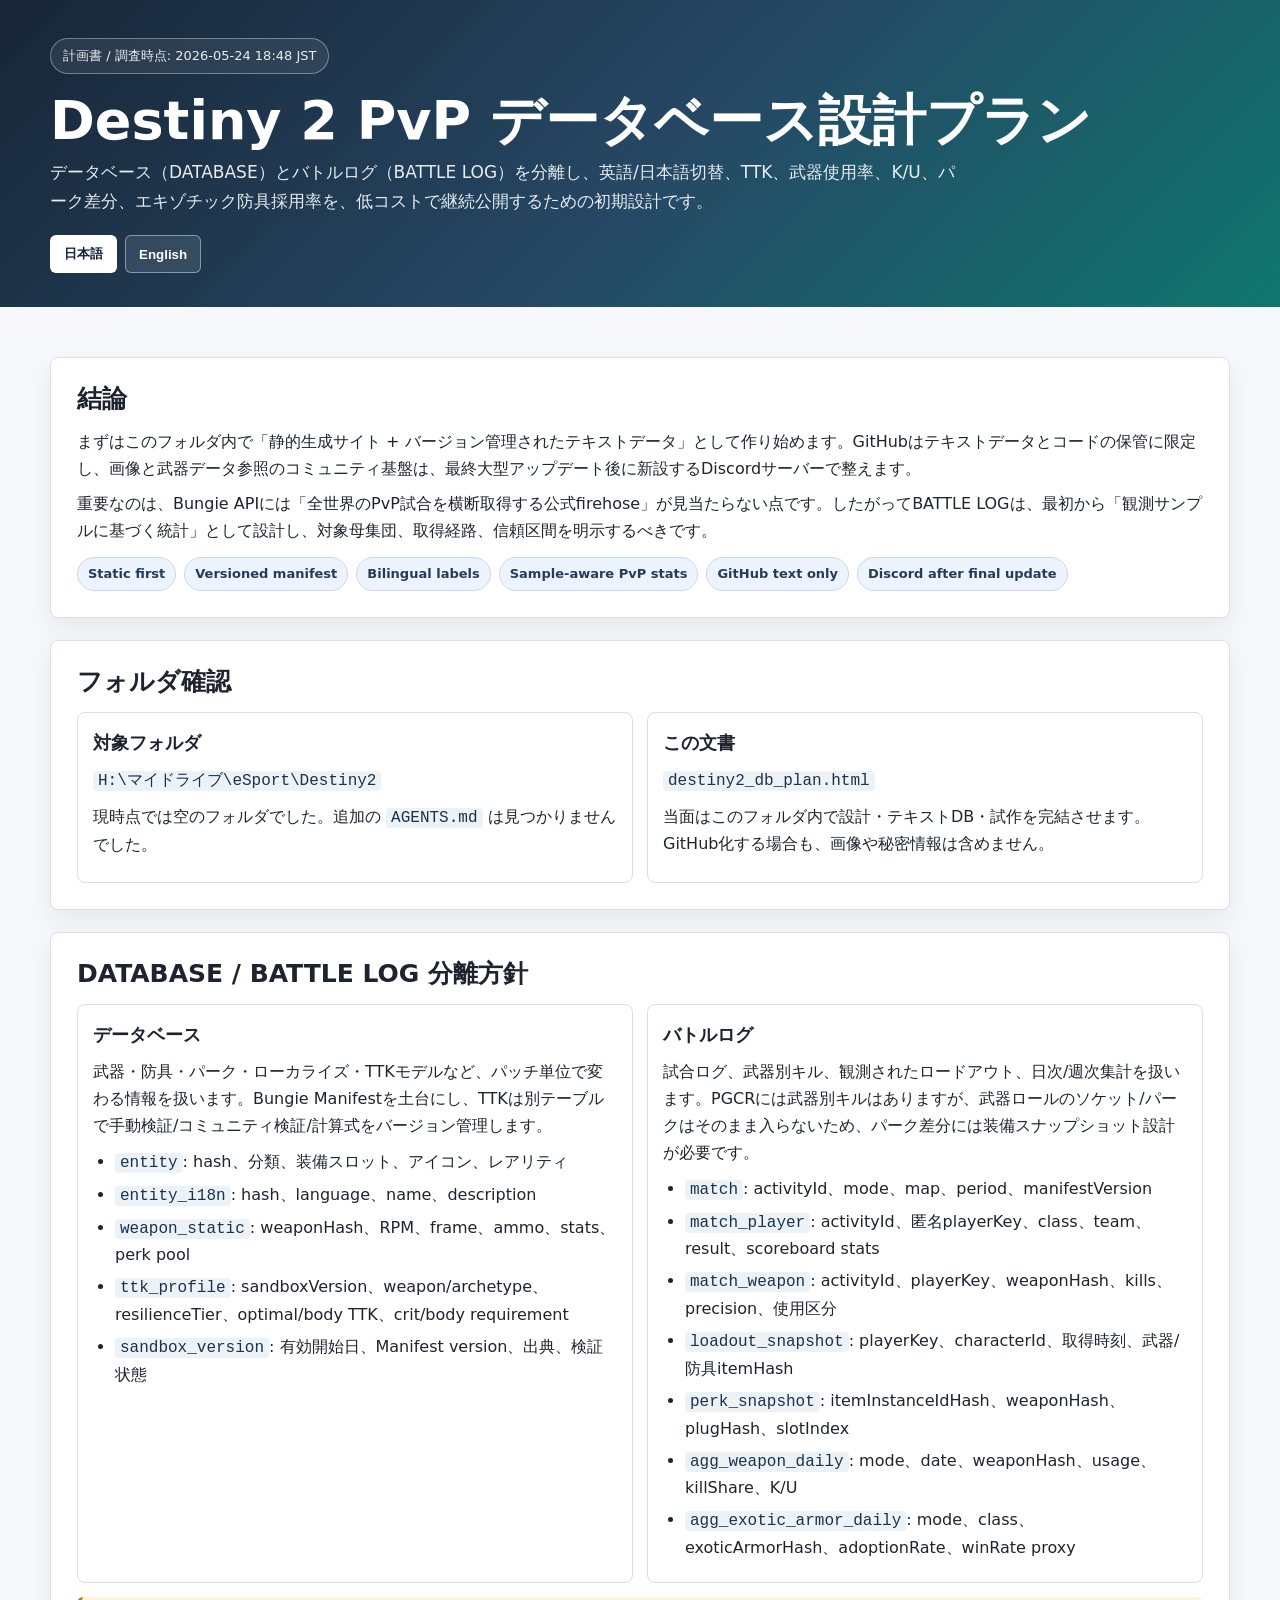
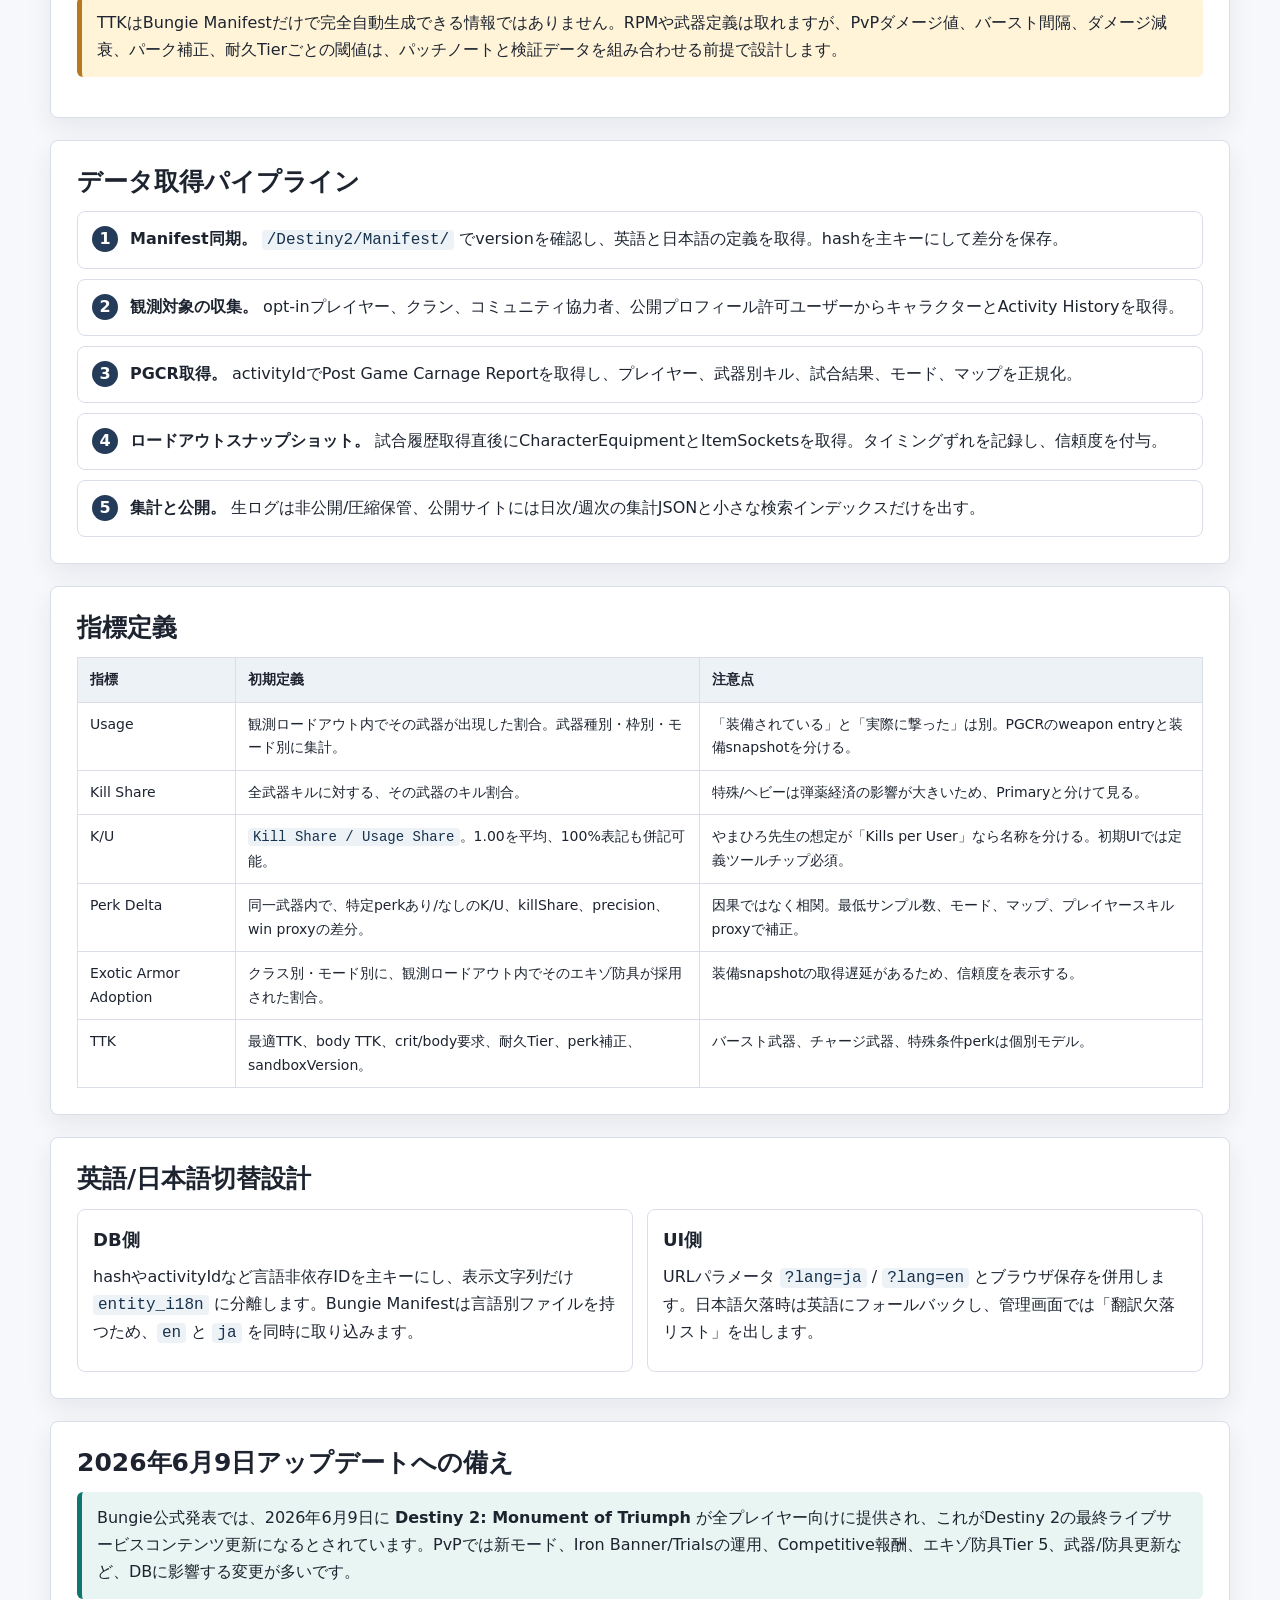
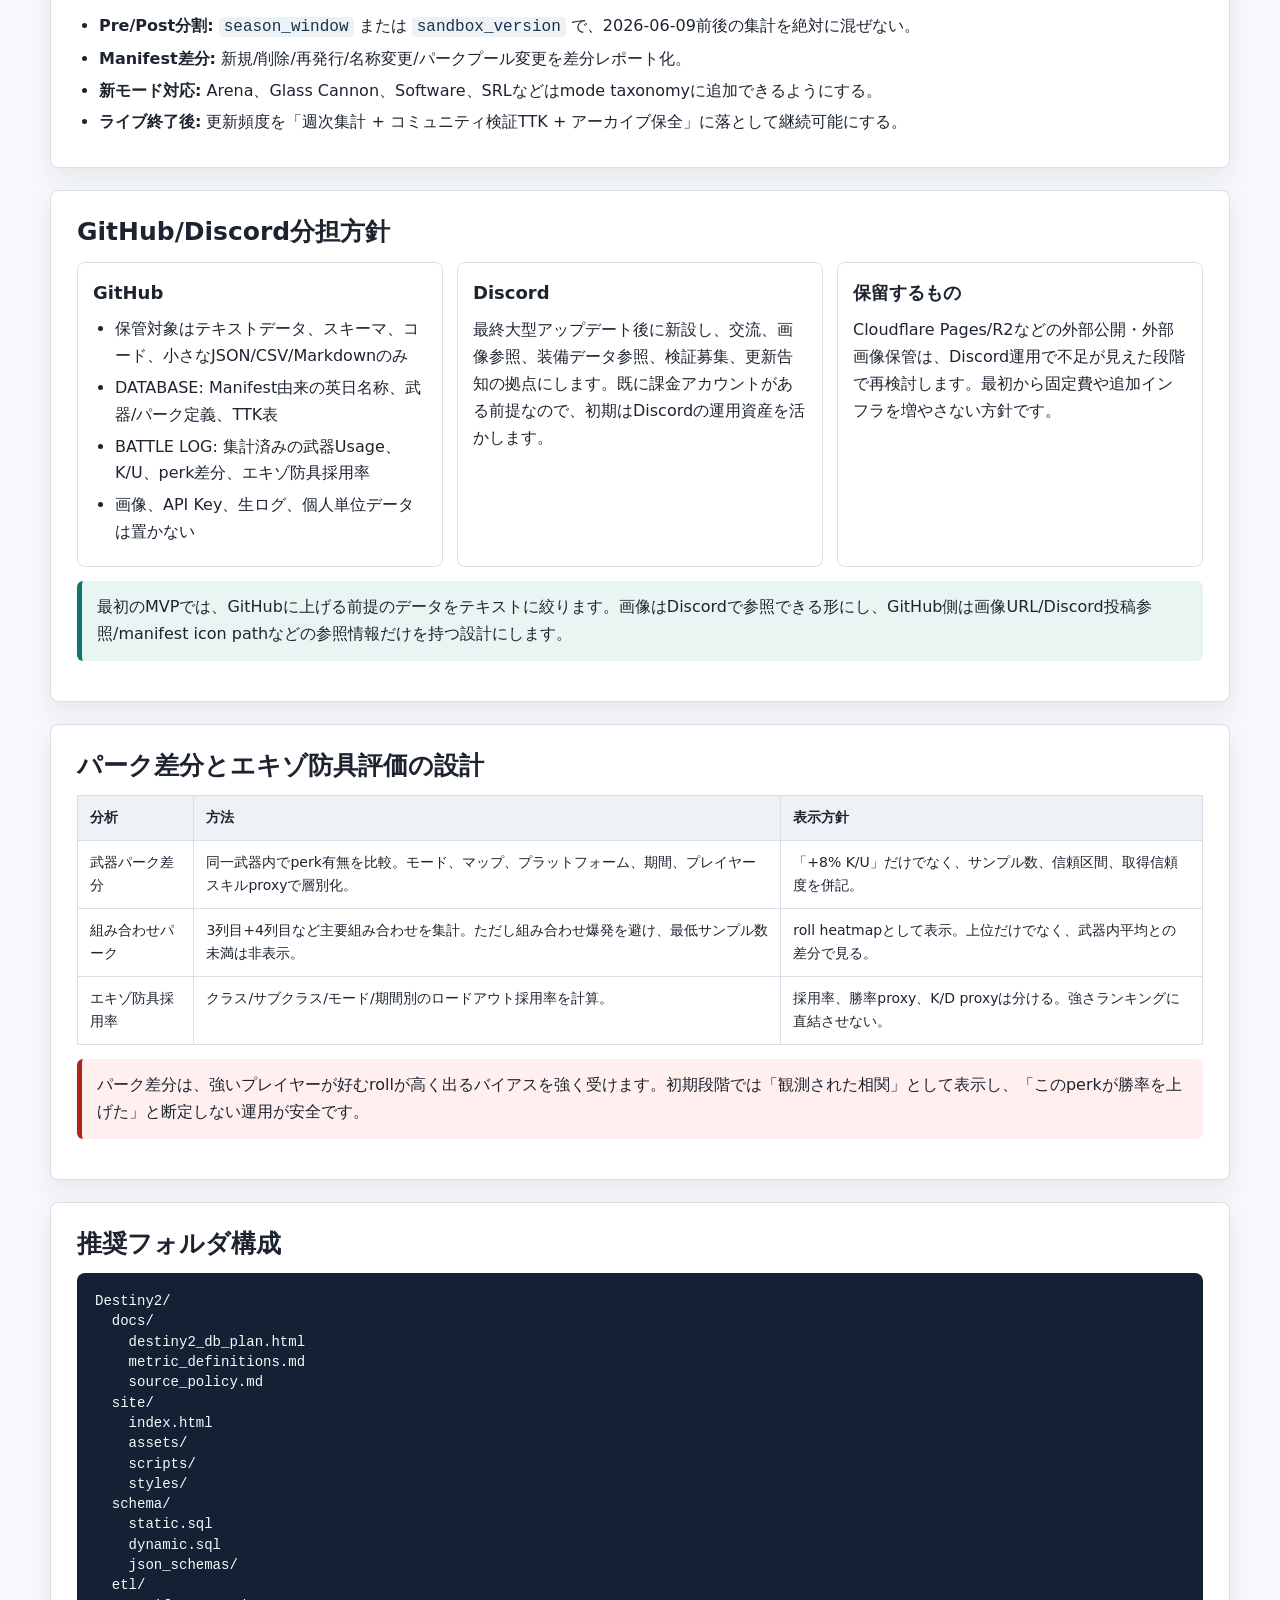
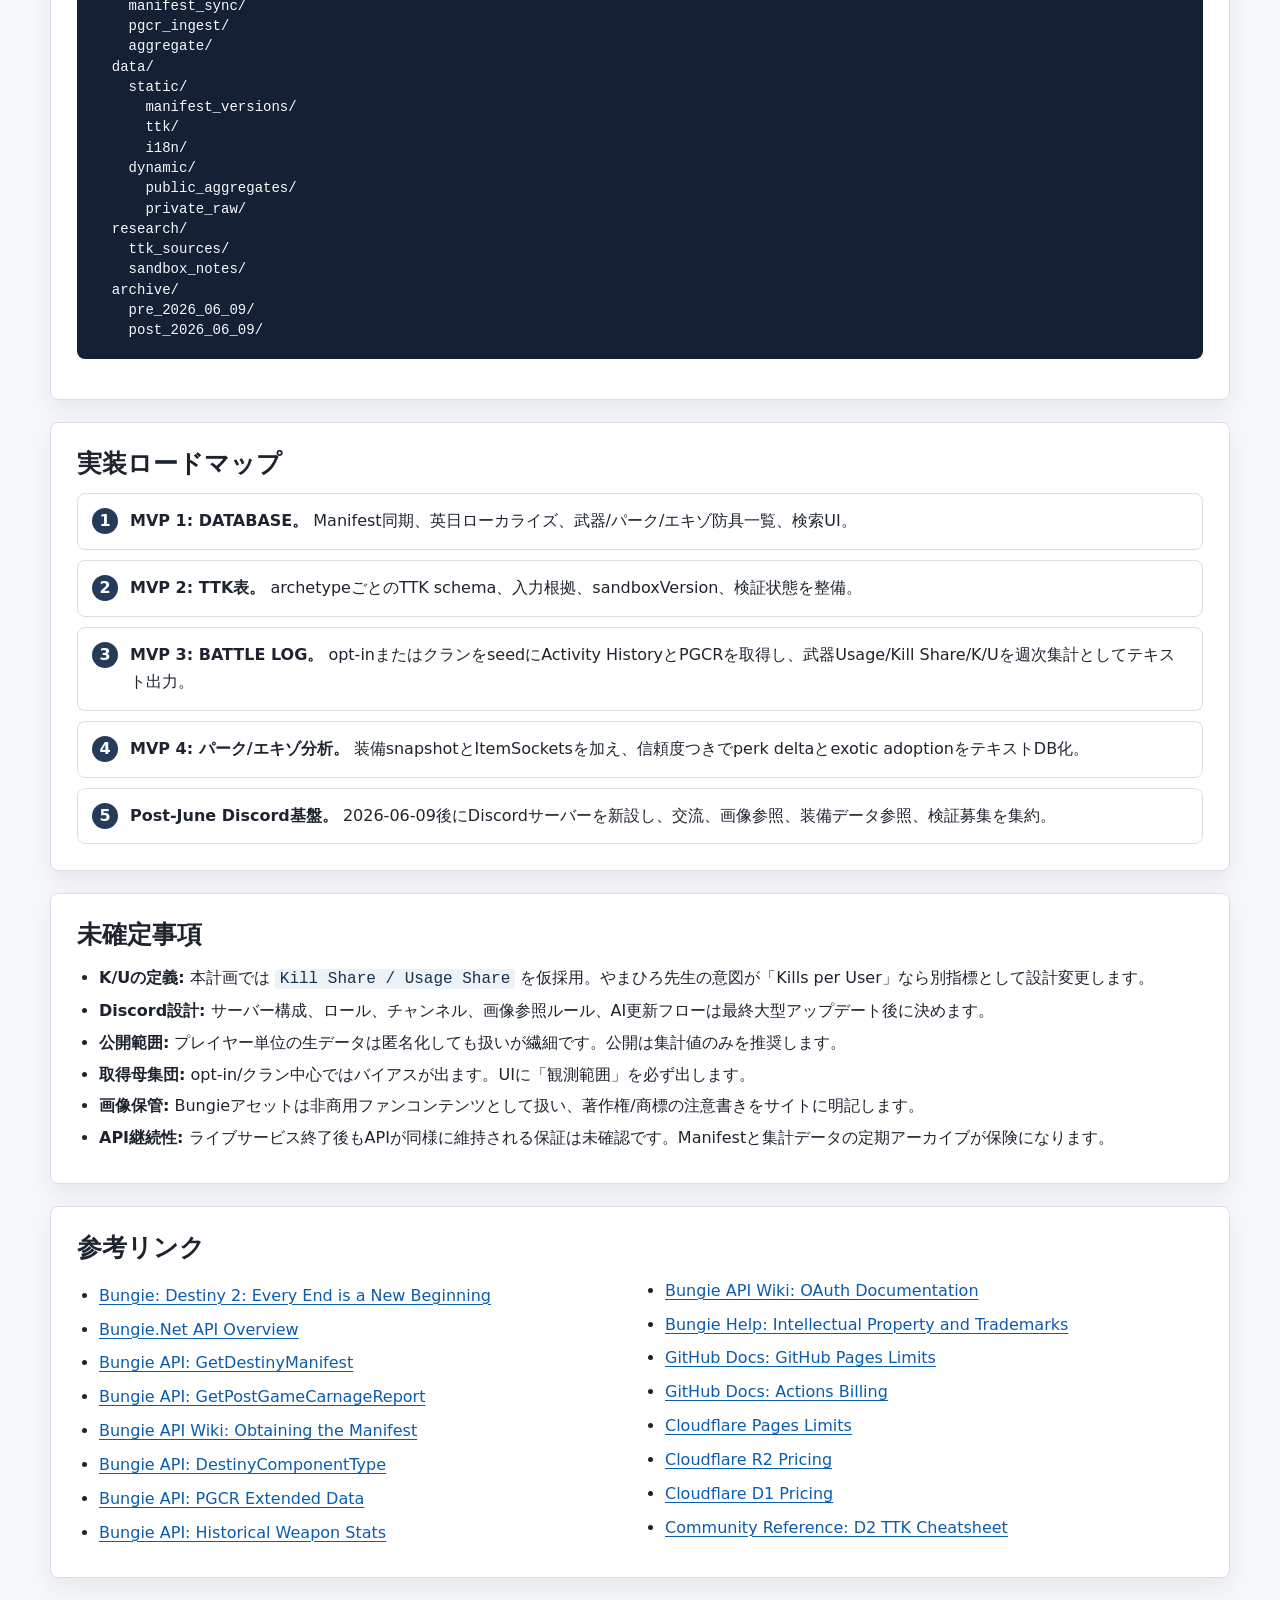
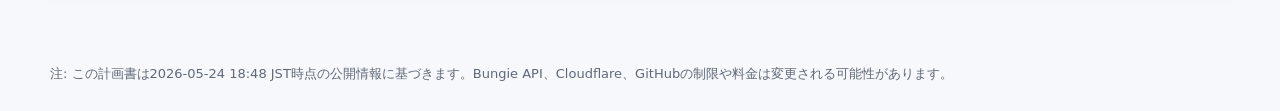
==== commit 94592f2c: "Adopt database and battle log naming" ====
--- a/destiny2_db_plan.html
+++ b/destiny2_db_plan.html
@@ -330,8 +330,8 @@
           <span class="badge en">Planning document / Research timestamp: 2026-05-24 18:48 JST</span>
           <h1 class="ja">Destiny 2 PvP データベース設計プラン</h1>
           <h1 class="en">Destiny 2 PvP Database Plan</h1>
-          <p class="subtitle ja">静的DBと動的DBを分離し、英語/日本語切替、TTK、武器使用率、K/U、パーク差分、エキゾチック防具採用率を、低コストで継続公開するための初期設計です。</p>
-          <p class="subtitle en">Initial architecture for a low-cost, bilingual Destiny 2 PvP database with separate static and dynamic layers, TTK, usage, K/U, perk deltas, and exotic armor adoption metrics.</p>
+          <p class="subtitle ja">データベース（DATABASE）とバトルログ（BATTLE LOG）を分離し、英語/日本語切替、TTK、武器使用率、K/U、パーク差分、エキゾチック防具採用率を、低コストで継続公開するための初期設計です。</p>
+          <p class="subtitle en">Initial architecture for a low-cost, bilingual Destiny 2 PvP archive with separate DATABASE and BATTLE LOG layers, TTK, usage, K/U, perk deltas, and exotic armor adoption metrics.</p>
         </div>
         <div class="controls" aria-label="Language">
           <button class="lang" id="jaBtn" aria-pressed="true" type="button">日本語</button>
@@ -347,7 +347,7 @@
       <h2 class="en">Recommendation</h2>
       <div class="ja">
         <p>まずはこのフォルダ内で「静的生成サイト + バージョン管理されたテキストデータ」として作り始めます。GitHubはテキストデータとコードの保管に限定し、画像と武器データ参照のコミュニティ基盤は、最終大型アップデート後に新設するDiscordサーバーで整えます。</p>
-        <p>重要なのは、Bungie APIには「全世界のPvP試合を横断取得する公式firehose」が見当たらない点です。したがって動的DBは、最初から「観測サンプルに基づく統計」として設計し、対象母集団、取得経路、信頼区間を明示するべきです。</p>
+        <p>重要なのは、Bungie APIには「全世界のPvP試合を横断取得する公式firehose」が見当たらない点です。したがってBATTLE LOGは、最初から「観測サンプルに基づく統計」として設計し、対象母集団、取得経路、信頼区間を明示するべきです。</p>
       </div>
       <div class="en">
         <p>Start inside this folder with a static-generated site and versioned text data. GitHub will be limited to text data and source code, while the community layer for images and weapon-data reference will be built later through a new Discord server after the final major update.</p>
@@ -385,12 +385,12 @@
     </section>
 
     <section>
-      <h2 class="ja">DB分離方針</h2>
-      <h2 class="en">Static and Dynamic DB Split</h2>
+      <h2 class="ja">DATABASE / BATTLE LOG 分離方針</h2>
+      <h2 class="en">DATABASE and BATTLE LOG Split</h2>
       <div class="grid">
         <div class="mini-card">
-          <h3 class="ja">静的DB</h3>
-          <h3 class="en">Static DB</h3>
+          <h3 class="ja">データベース</h3>
+          <h3 class="en">DATABASE</h3>
           <p class="ja">武器・防具・パーク・ローカライズ・TTKモデルなど、パッチ単位で変わる情報を扱います。Bungie Manifestを土台にし、TTKは別テーブルで手動検証/コミュニティ検証/計算式をバージョン管理します。</p>
           <p class="en">Stores items, armor, perks, localization, and TTK models that change by patch. Bungie Manifest is the foundation; TTK is maintained in separate versioned tables with measured data, community references, and formulas.</p>
           <ul class="ja">
@@ -409,8 +409,8 @@
           </ul>
         </div>
         <div class="mini-card">
-          <h3 class="ja">動的DB</h3>
-          <h3 class="en">Dynamic DB</h3>
+          <h3 class="ja">バトルログ</h3>
+          <h3 class="en">BATTLE LOG</h3>
           <p class="ja">試合ログ、武器別キル、観測されたロードアウト、日次/週次集計を扱います。PGCRには武器別キルはありますが、武器ロールのソケット/パークはそのまま入らないため、パーク差分には装備スナップショット設計が必要です。</p>
           <p class="en">Stores match logs, weapon kills, observed loadouts, and daily/weekly aggregates. PGCR includes weapon-level kill stats, but not full roll sockets/perks, so perk-delta analysis requires a loadout snapshot strategy.</p>
           <ul class="ja">
@@ -538,14 +538,14 @@
           <h3 class="en">GitHub</h3>
           <ul class="ja">
             <li>保管対象はテキストデータ、スキーマ、コード、小さなJSON/CSV/Markdownのみ</li>
-            <li>静的DB: Manifest由来の英日名称、武器/パーク定義、TTK表</li>
-            <li>動的DB: 集計済みの武器Usage、K/U、perk差分、エキゾ防具採用率</li>
+            <li>DATABASE: Manifest由来の英日名称、武器/パーク定義、TTK表</li>
+            <li>BATTLE LOG: 集計済みの武器Usage、K/U、perk差分、エキゾ防具採用率</li>
             <li>画像、API Key、生ログ、個人単位データは置かない</li>
           </ul>
           <ul class="en">
             <li>Store text data, schemas, source code, and compact JSON/CSV/Markdown only</li>
-            <li>Static DB: bilingual names, weapon/perk definitions, TTK tables</li>
-            <li>Dynamic DB: aggregated weapon usage, K/U, perk deltas, exotic armor adoption</li>
+            <li>DATABASE: bilingual names, weapon/perk definitions, TTK tables</li>
+            <li>BATTLE LOG: aggregated weapon usage, K/U, perk deltas, exotic armor adoption</li>
             <li>No images, API keys, raw logs, or player-level data</li>
           </ul>
         </div>
@@ -638,16 +638,16 @@
       <h2 class="ja">実装ロードマップ</h2>
       <h2 class="en">Implementation Roadmap</h2>
       <div class="timeline ja">
-        <div class="phase"><strong>MVP 1: 静的カタログ。</strong> Manifest同期、英日ローカライズ、武器/パーク/エキゾ防具一覧、検索UI。</div>
+        <div class="phase"><strong>MVP 1: DATABASE。</strong> Manifest同期、英日ローカライズ、武器/パーク/エキゾ防具一覧、検索UI。</div>
         <div class="phase"><strong>MVP 2: TTK表。</strong> archetypeごとのTTK schema、入力根拠、sandboxVersion、検証状態を整備。</div>
-        <div class="phase"><strong>MVP 3: 動的集計。</strong> opt-inまたはクランをseedにActivity HistoryとPGCRを取得し、武器Usage/Kill Share/K/Uを週次集計としてテキスト出力。</div>
+        <div class="phase"><strong>MVP 3: BATTLE LOG。</strong> opt-inまたはクランをseedにActivity HistoryとPGCRを取得し、武器Usage/Kill Share/K/Uを週次集計としてテキスト出力。</div>
         <div class="phase"><strong>MVP 4: パーク/エキゾ分析。</strong> 装備snapshotとItemSocketsを加え、信頼度つきでperk deltaとexotic adoptionをテキストDB化。</div>
         <div class="phase"><strong>Post-June Discord基盤。</strong> 2026-06-09後にDiscordサーバーを新設し、交流、画像参照、装備データ参照、検証募集を集約。</div>
       </div>
       <div class="timeline en">
-        <div class="phase"><strong>MVP 1: Static catalog.</strong> Manifest sync, English/Japanese localization, weapon/perk/exotic armor lists, search UI.</div>
+        <div class="phase"><strong>MVP 1: DATABASE.</strong> Manifest sync, English/Japanese localization, weapon/perk/exotic armor lists, search UI.</div>
         <div class="phase"><strong>MVP 2: TTK tables.</strong> TTK schema by archetype, source evidence, sandbox version, validation status.</div>
-        <div class="phase"><strong>MVP 3: Dynamic aggregates.</strong> Use opt-in or clan seeds to fetch Activity History and PGCR, then generate weekly Usage/Kill Share/K/U as text outputs.</div>
+        <div class="phase"><strong>MVP 3: BATTLE LOG.</strong> Use opt-in or clan seeds to fetch Activity History and PGCR, then generate weekly Usage/Kill Share/K/U as text outputs.</div>
         <div class="phase"><strong>MVP 4: Perk/exotic analysis.</strong> Add equipment snapshots and ItemSockets, then convert perk deltas and exotic adoption into text DB outputs.</div>
         <div class="phase"><strong>Post-June Discord base.</strong> After June 9, 2026, create the Discord server and centralize discussion, image reference, equipment lookup, and validation requests.</div>
       </div>
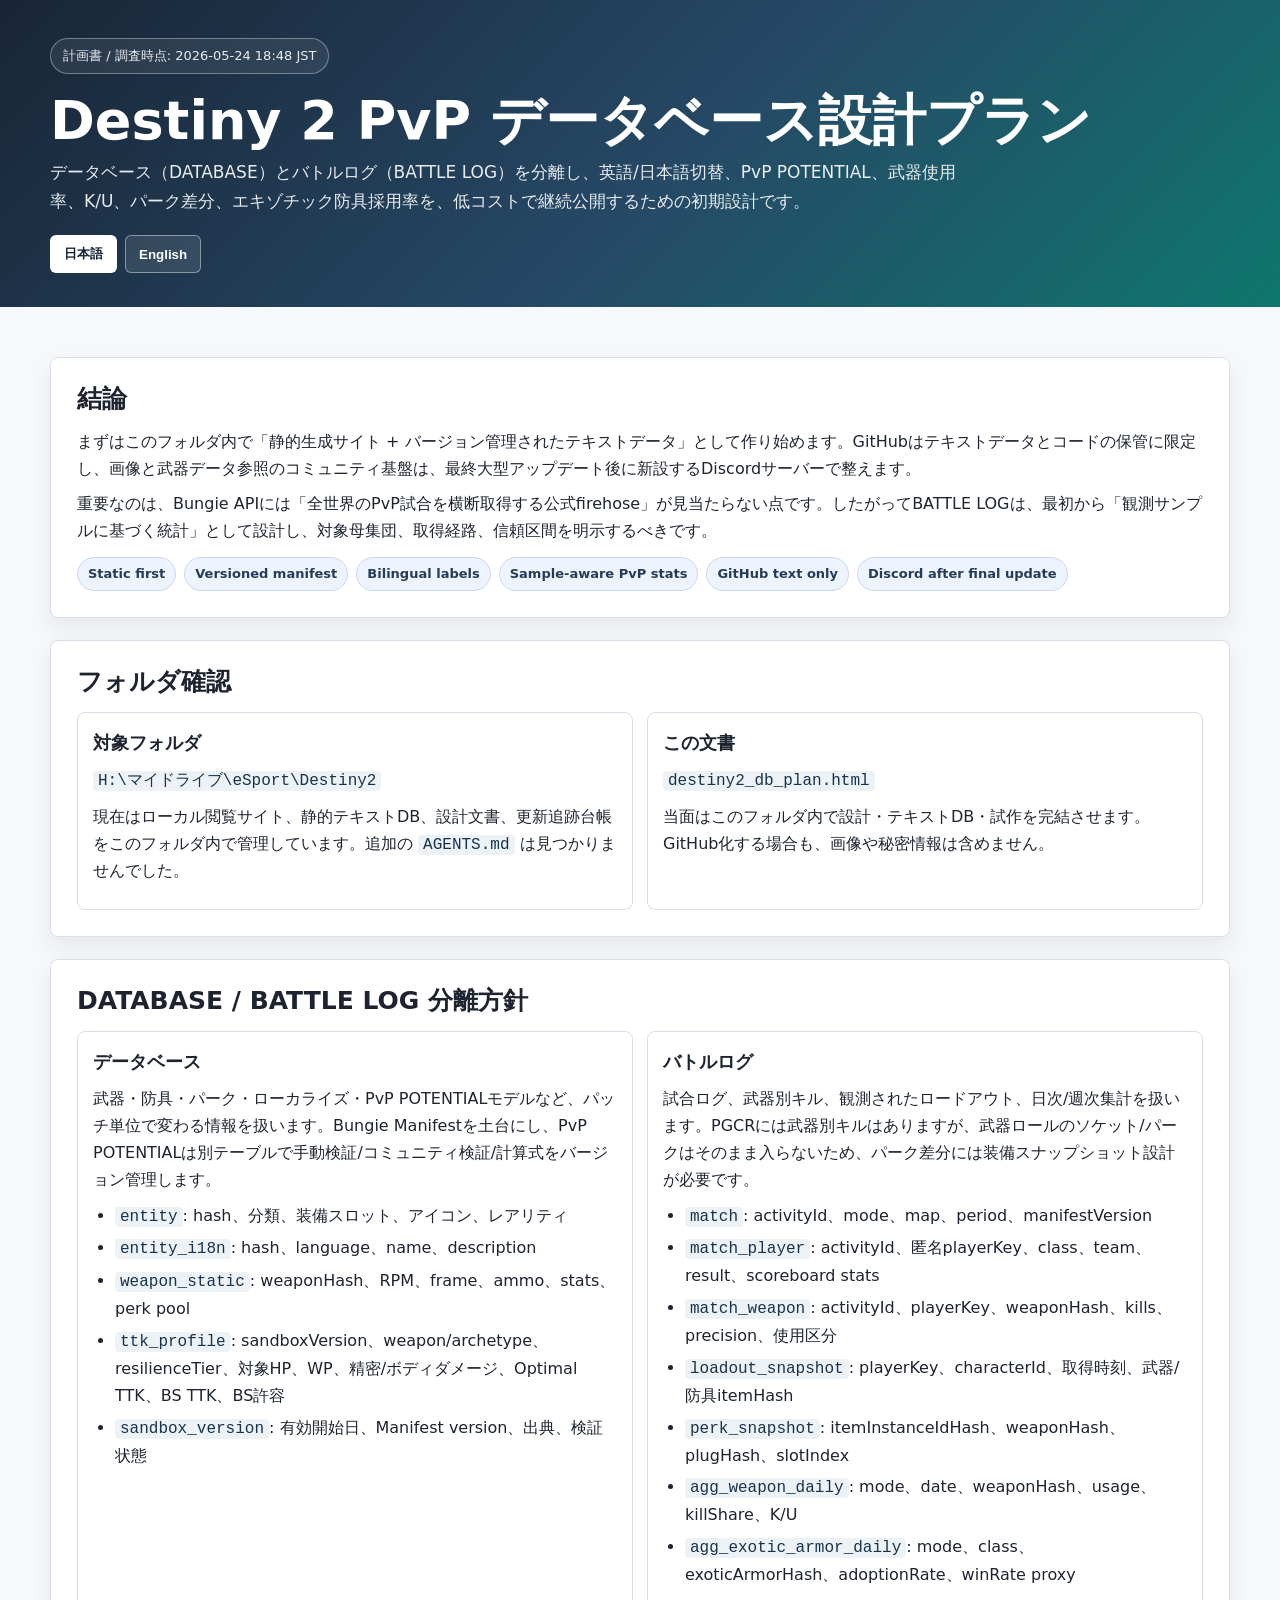
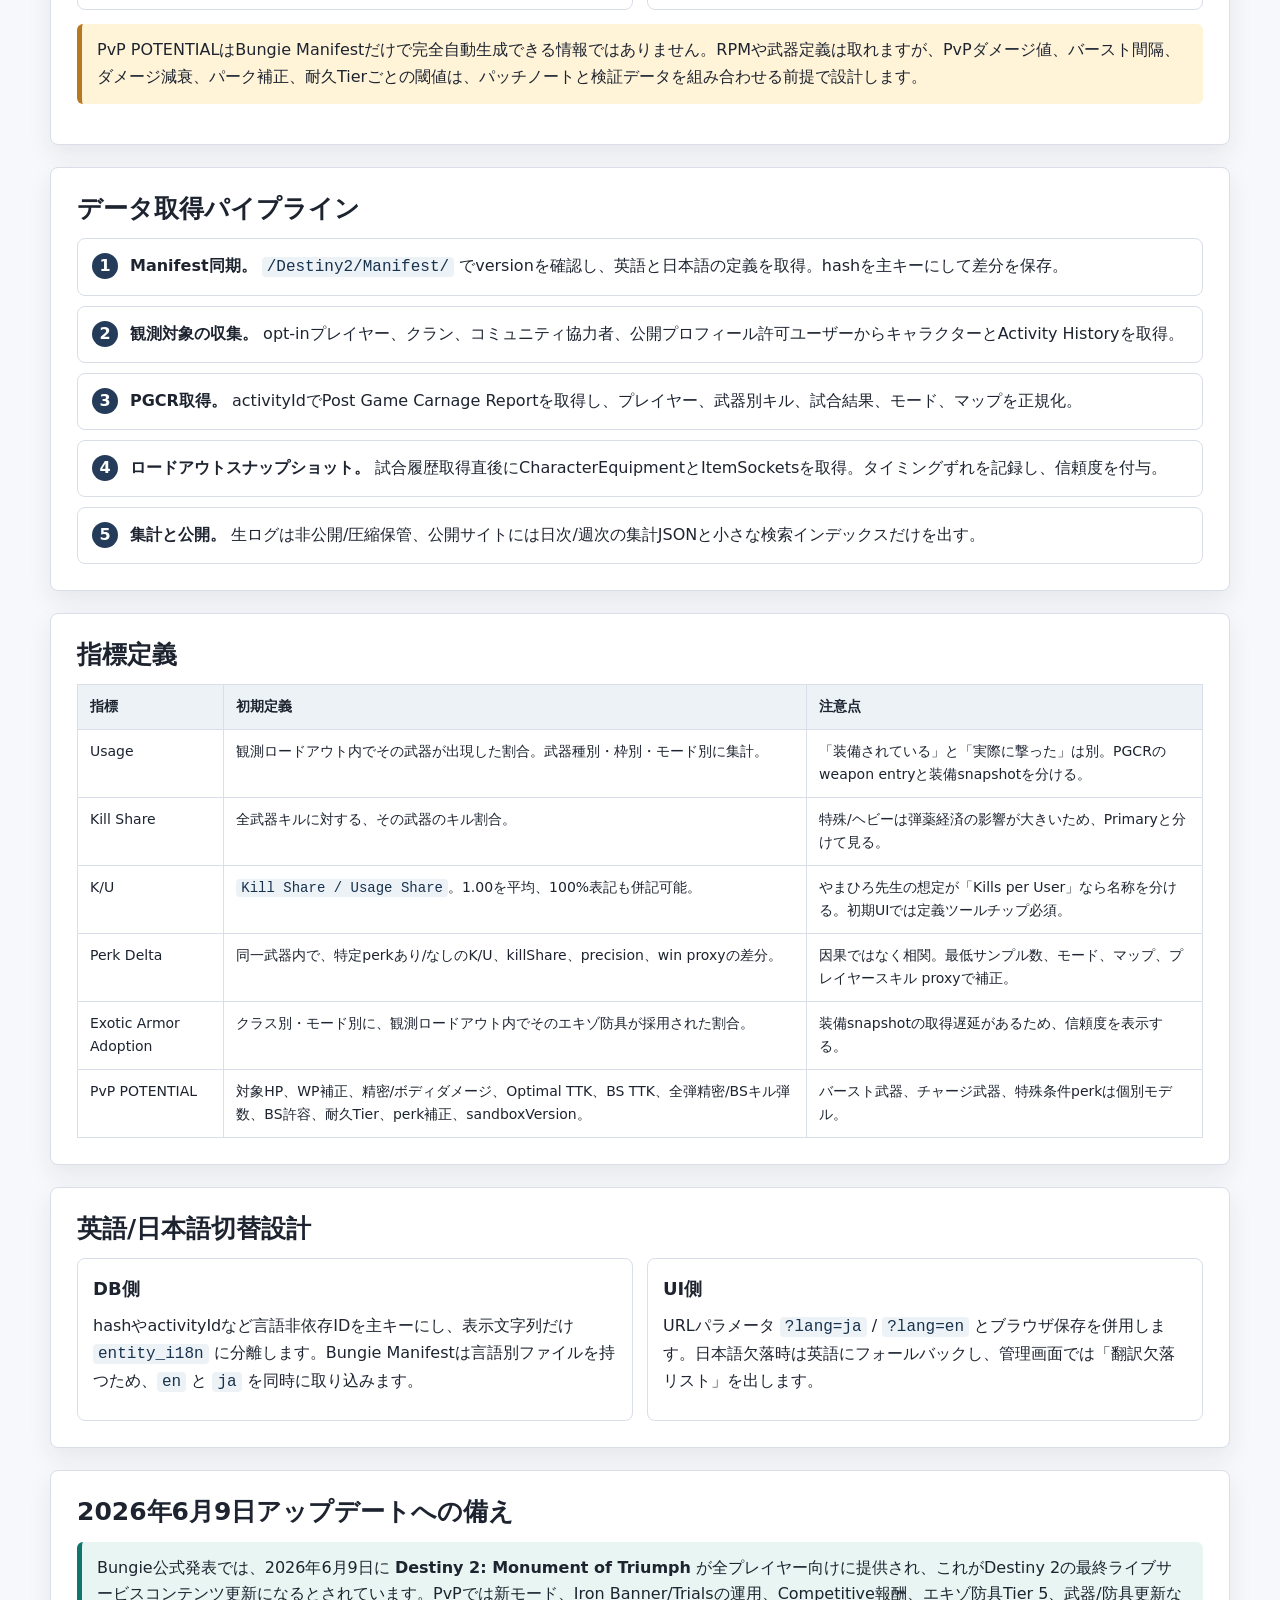
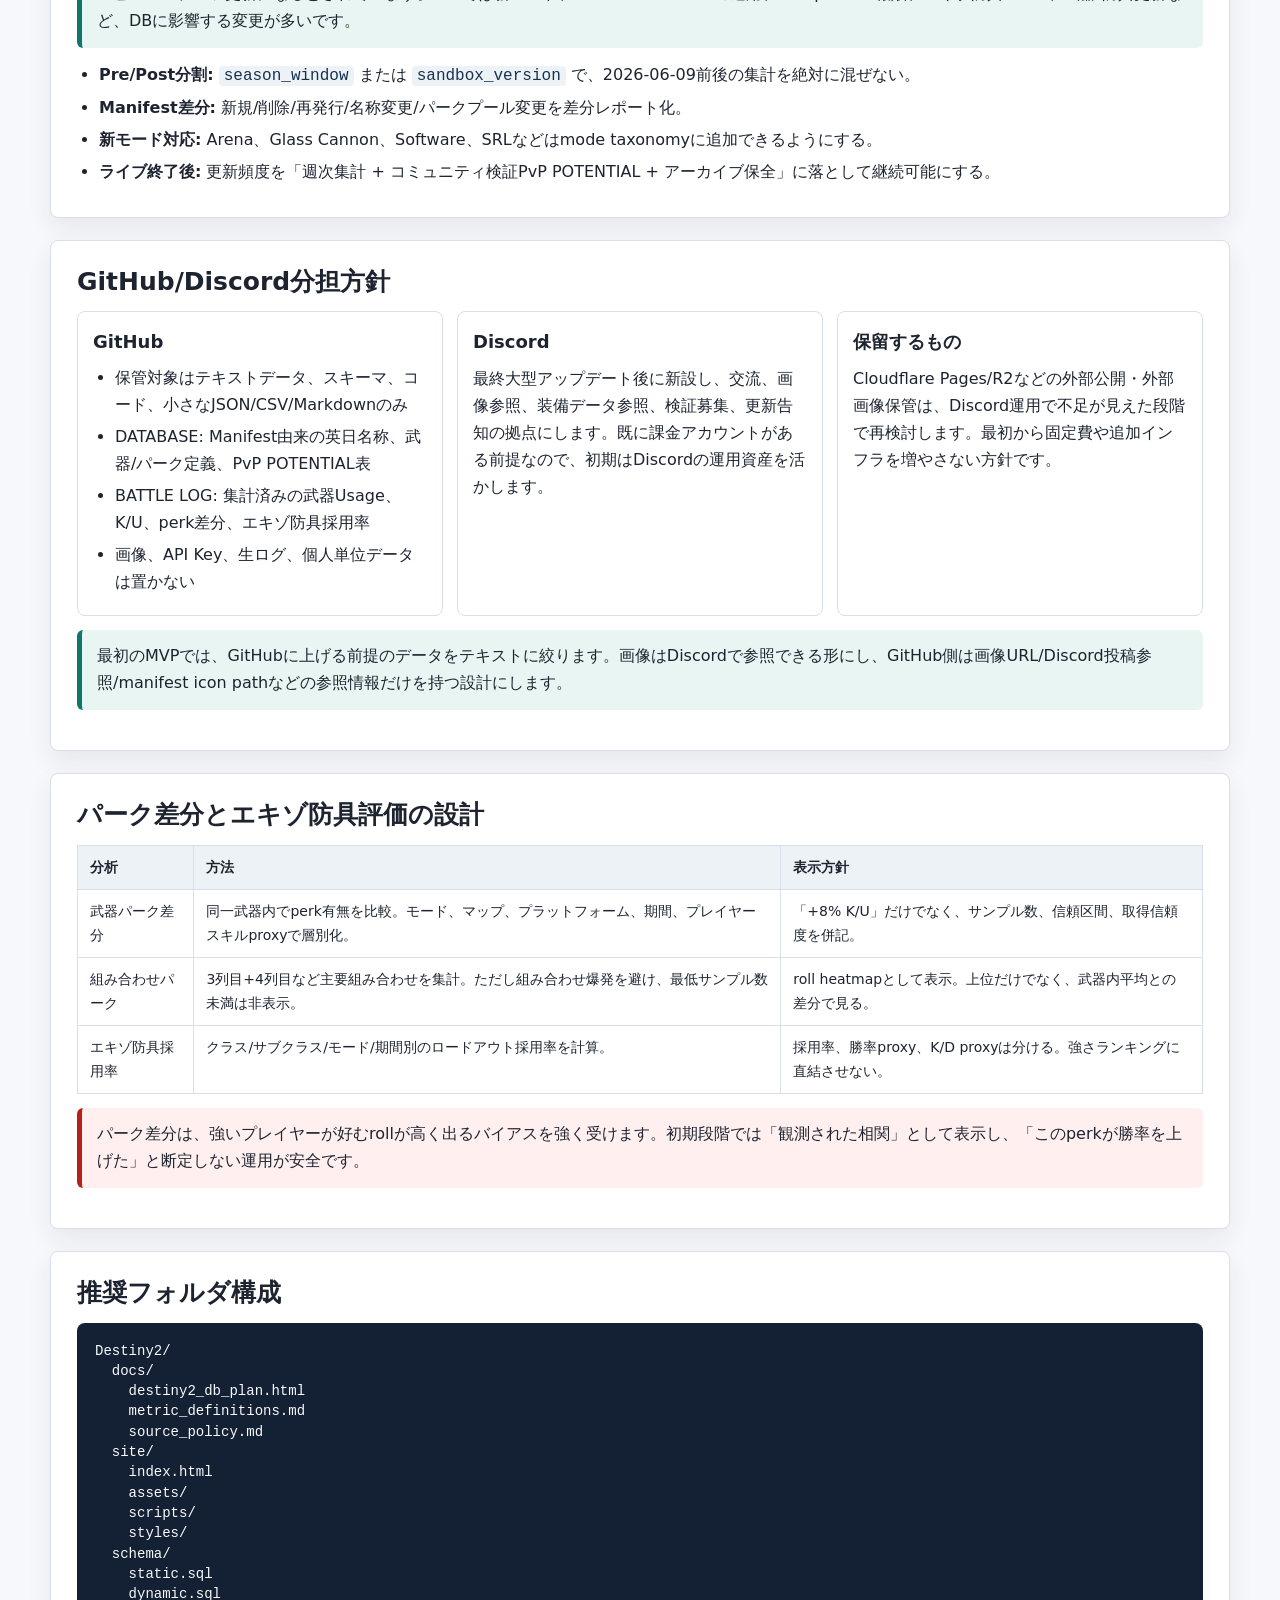
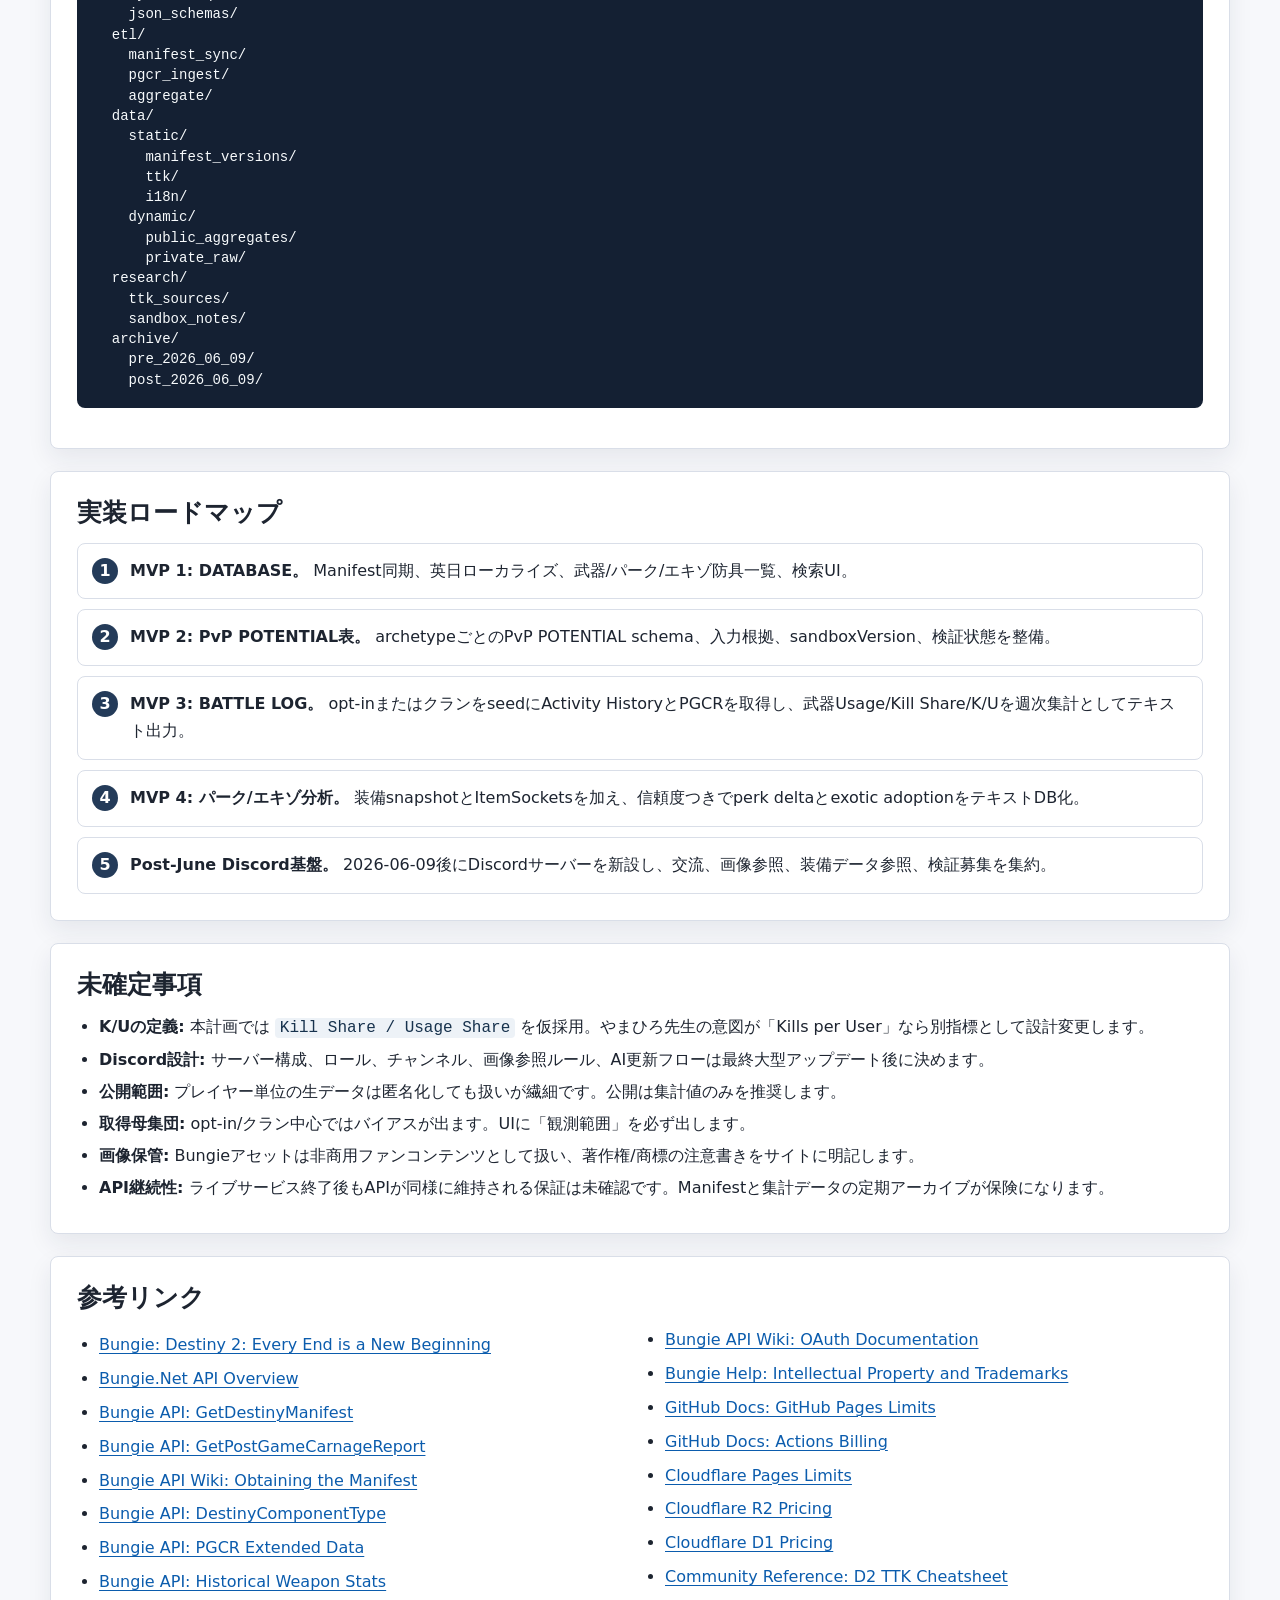
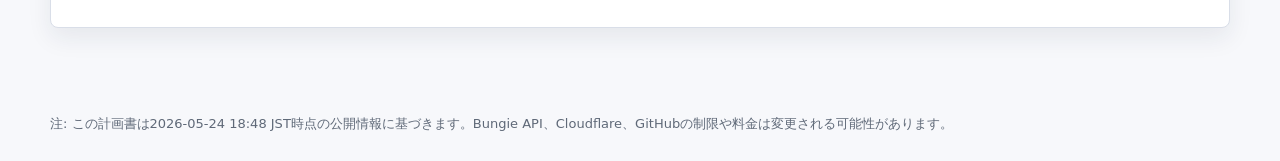
==== commit 5f88d759: "Build GitHub Pages database viewer" ====
--- a/destiny2_db_plan.html
+++ b/destiny2_db_plan.html
@@ -330,8 +330,8 @@
           <span class="badge en">Planning document / Research timestamp: 2026-05-24 18:48 JST</span>
           <h1 class="ja">Destiny 2 PvP データベース設計プラン</h1>
           <h1 class="en">Destiny 2 PvP Database Plan</h1>
-          <p class="subtitle ja">データベース（DATABASE）とバトルログ（BATTLE LOG）を分離し、英語/日本語切替、TTK、武器使用率、K/U、パーク差分、エキゾチック防具採用率を、低コストで継続公開するための初期設計です。</p>
-          <p class="subtitle en">Initial architecture for a low-cost, bilingual Destiny 2 PvP archive with separate DATABASE and BATTLE LOG layers, TTK, usage, K/U, perk deltas, and exotic armor adoption metrics.</p>
+          <p class="subtitle ja">データベース（DATABASE）とバトルログ（BATTLE LOG）を分離し、英語/日本語切替、PvP POTENTIAL、武器使用率、K/U、パーク差分、エキゾチック防具採用率を、低コストで継続公開するための初期設計です。</p>
+          <p class="subtitle en">Initial architecture for a low-cost, bilingual Destiny 2 PvP archive with separate DATABASE and BATTLE LOG layers, PvP Potential, usage, K/U, perk deltas, and exotic armor adoption metrics.</p>
         </div>
         <div class="controls" aria-label="Language">
           <button class="lang" id="jaBtn" aria-pressed="true" type="button">日本語</button>
@@ -371,8 +371,8 @@
           <h3 class="ja">対象フォルダ</h3>
           <h3 class="en">Target Folder</h3>
           <p><code>H:\マイドライブ\eSport\Destiny2</code></p>
-          <p class="ja">現時点では空のフォルダでした。追加の <code>AGENTS.md</code> は見つかりませんでした。</p>
-          <p class="en">The folder is currently empty. No additional <code>AGENTS.md</code> was found.</p>
+          <p class="ja">現在はローカル閲覧サイト、静的テキストDB、設計文書、更新追跡台帳をこのフォルダ内で管理しています。追加の <code>AGENTS.md</code> は見つかりませんでした。</p>
+          <p class="en">The folder now contains the local viewer, static text DB, design docs, and update tracker. No additional <code>AGENTS.md</code> was found.</p>
         </div>
         <div class="mini-card">
           <h3 class="ja">この文書</h3>
@@ -391,20 +391,20 @@
         <div class="mini-card">
           <h3 class="ja">データベース</h3>
           <h3 class="en">DATABASE</h3>
-          <p class="ja">武器・防具・パーク・ローカライズ・TTKモデルなど、パッチ単位で変わる情報を扱います。Bungie Manifestを土台にし、TTKは別テーブルで手動検証/コミュニティ検証/計算式をバージョン管理します。</p>
-          <p class="en">Stores items, armor, perks, localization, and TTK models that change by patch. Bungie Manifest is the foundation; TTK is maintained in separate versioned tables with measured data, community references, and formulas.</p>
+          <p class="ja">武器・防具・パーク・ローカライズ・PvP POTENTIALモデルなど、パッチ単位で変わる情報を扱います。Bungie Manifestを土台にし、PvP POTENTIALは別テーブルで手動検証/コミュニティ検証/計算式をバージョン管理します。</p>
+          <p class="en">Stores items, armor, perks, localization, and PvP Potential models that change by patch. Bungie Manifest is the foundation; PvP Potential is maintained in separate versioned tables with measured data, community references, and formulas.</p>
           <ul class="ja">
             <li><code>entity</code>: hash、分類、装備スロット、アイコン、レアリティ</li>
             <li><code>entity_i18n</code>: hash、language、name、description</li>
             <li><code>weapon_static</code>: weaponHash、RPM、frame、ammo、stats、perk pool</li>
-            <li><code>ttk_profile</code>: sandboxVersion、weapon/archetype、resilienceTier、optimal/body TTK、crit/body requirement</li>
+            <li><code>ttk_profile</code>: sandboxVersion、weapon/archetype、resilienceTier、対象HP、WP、精密/ボディダメージ、Optimal TTK、BS TTK、BS許容</li>
             <li><code>sandbox_version</code>: 有効開始日、Manifest version、出典、検証状態</li>
           </ul>
           <ul class="en">
             <li><code>entity</code>: hash, category, slot, icon, rarity</li>
             <li><code>entity_i18n</code>: hash, language, name, description</li>
             <li><code>weapon_static</code>: weapon hash, RPM, frame, ammo type, stats, perk pool</li>
-            <li><code>ttk_profile</code>: sandbox version, weapon/archetype, resilience tier, optimal/body TTK, crit/body requirements</li>
+            <li><code>ttk_profile</code>: sandbox version, weapon/archetype, resilience tier, target HP, WP, precision/body damage, Optimal TTK, BS TTK, body-shot forgiveness</li>
             <li><code>sandbox_version</code>: effective date, manifest version, source, validation status</li>
           </ul>
         </div>
@@ -433,8 +433,8 @@
           </ul>
         </div>
       </div>
-      <div class="warn ja">TTKはBungie Manifestだけで完全自動生成できる情報ではありません。RPMや武器定義は取れますが、PvPダメージ値、バースト間隔、ダメージ減衰、パーク補正、耐久Tierごとの閾値は、パッチノートと検証データを組み合わせる前提で設計します。</div>
-      <div class="warn en">TTK cannot be fully generated from the Bungie Manifest alone. RPM and item definitions are available, but PvP damage values, burst timing, falloff, perk modifiers, and resilience breakpoints should be managed from patch notes plus verified test data.</div>
+      <div class="warn ja">PvP POTENTIALはBungie Manifestだけで完全自動生成できる情報ではありません。RPMや武器定義は取れますが、PvPダメージ値、バースト間隔、ダメージ減衰、パーク補正、耐久Tierごとの閾値は、パッチノートと検証データを組み合わせる前提で設計します。</div>
+      <div class="warn en">PvP Potential cannot be fully generated from the Bungie Manifest alone. RPM and item definitions are available, but PvP damage values, burst timing, falloff, perk modifiers, and resilience breakpoints should be managed from patch notes plus verified test data.</div>
     </section>
 
     <section>
@@ -469,7 +469,7 @@
           <tr><td>K/U</td><td><code>Kill Share / Usage Share</code>。1.00を平均、100%表記も併記可能。</td><td>やまひろ先生の想定が「Kills per User」なら名称を分ける。初期UIでは定義ツールチップ必須。</td></tr>
           <tr><td>Perk Delta</td><td>同一武器内で、特定perkあり/なしのK/U、killShare、precision、win proxyの差分。</td><td>因果ではなく相関。最低サンプル数、モード、マップ、プレイヤースキル proxyで補正。</td></tr>
           <tr><td>Exotic Armor Adoption</td><td>クラス別・モード別に、観測ロードアウト内でそのエキゾ防具が採用された割合。</td><td>装備snapshotの取得遅延があるため、信頼度を表示する。</td></tr>
-          <tr><td>TTK</td><td>最適TTK、body TTK、crit/body要求、耐久Tier、perk補正、sandboxVersion。</td><td>バースト武器、チャージ武器、特殊条件perkは個別モデル。</td></tr>
+          <tr><td>PvP POTENTIAL</td><td>対象HP、WP補正、精密/ボディダメージ、Optimal TTK、BS TTK、全弾精密/BSキル弾数、BS許容、耐久Tier、perk補正、sandboxVersion。</td><td>バースト武器、チャージ武器、特殊条件perkは個別モデル。</td></tr>
         </tbody>
       </table>
       <table class="en">
@@ -482,7 +482,7 @@
           <tr><td>K/U</td><td><code>Kill Share / Usage Share</code>. Show 1.00 baseline and optionally 100% format.</td><td>If the intended meaning is "Kills per User", use a separate label. The first UI should include a definition tooltip.</td></tr>
           <tr><td>Perk Delta</td><td>Within the same weapon, compare K/U, kill share, precision, and win proxy between rolls with and without a perk.</td><td>Correlation, not causation. Use minimum sample counts and adjust by mode, map, and skill proxy.</td></tr>
           <tr><td>Exotic Armor Adoption</td><td>Class/mode-specific share of observed loadouts using a given exotic armor piece.</td><td>Display confidence because equipment snapshots may be delayed.</td></tr>
-          <tr><td>TTK</td><td>Optimal TTK, body TTK, crit/body requirements, resilience tier, perk modifiers, sandbox version.</td><td>Burst, charge, and conditional-perk weapons require custom models.</td></tr>
+          <tr><td>PvP Potential</td><td>Target HP, WP bonus, precision/body damage, Optimal TTK, BS TTK, crit/body shots to kill, body-shot forgiveness, resilience tier, perk modifiers, sandbox version.</td><td>Burst, charge, and conditional-perk weapons require custom models.</td></tr>
         </tbody>
       </table>
     </section>
@@ -519,13 +519,13 @@
         <li><strong>Pre/Post分割:</strong> <code>season_window</code> または <code>sandbox_version</code> で、2026-06-09前後の集計を絶対に混ぜない。</li>
         <li><strong>Manifest差分:</strong> 新規/削除/再発行/名称変更/パークプール変更を差分レポート化。</li>
         <li><strong>新モード対応:</strong> Arena、Glass Cannon、Software、SRLなどはmode taxonomyに追加できるようにする。</li>
-        <li><strong>ライブ終了後:</strong> 更新頻度を「週次集計 + コミュニティ検証TTK + アーカイブ保全」に落として継続可能にする。</li>
+        <li><strong>ライブ終了後:</strong> 更新頻度を「週次集計 + コミュニティ検証PvP POTENTIAL + アーカイブ保全」に落として継続可能にする。</li>
       </ul>
       <ul class="en">
         <li><strong>Pre/post split:</strong> Never mix pre- and post-June 9 data. Partition by <code>season_window</code> or <code>sandbox_version</code>.</li>
         <li><strong>Manifest diffs:</strong> Produce reports for new, removed, reprised, renamed, and perk-pool-changed items.</li>
         <li><strong>New modes:</strong> Keep the mode taxonomy extensible for Arena, Glass Cannon, Software, SRL, and future community categories.</li>
-        <li><strong>After live-service end:</strong> Reduce maintenance to weekly aggregates, community-verified TTK, and archival preservation.</li>
+        <li><strong>After live-service end:</strong> Reduce maintenance to weekly aggregates, community-verified PvP Potential, and archival preservation.</li>
       </ul>
     </section>
 
@@ -538,13 +538,13 @@
           <h3 class="en">GitHub</h3>
           <ul class="ja">
             <li>保管対象はテキストデータ、スキーマ、コード、小さなJSON/CSV/Markdownのみ</li>
-            <li>DATABASE: Manifest由来の英日名称、武器/パーク定義、TTK表</li>
+            <li>DATABASE: Manifest由来の英日名称、武器/パーク定義、PvP POTENTIAL表</li>
             <li>BATTLE LOG: 集計済みの武器Usage、K/U、perk差分、エキゾ防具採用率</li>
             <li>画像、API Key、生ログ、個人単位データは置かない</li>
           </ul>
           <ul class="en">
             <li>Store text data, schemas, source code, and compact JSON/CSV/Markdown only</li>
-            <li>DATABASE: bilingual names, weapon/perk definitions, TTK tables</li>
+            <li>DATABASE: bilingual names, weapon/perk definitions, PvP Potential tables</li>
             <li>BATTLE LOG: aggregated weapon usage, K/U, perk deltas, exotic armor adoption</li>
             <li>No images, API keys, raw logs, or player-level data</li>
           </ul>
@@ -639,14 +639,14 @@
       <h2 class="en">Implementation Roadmap</h2>
       <div class="timeline ja">
         <div class="phase"><strong>MVP 1: DATABASE。</strong> Manifest同期、英日ローカライズ、武器/パーク/エキゾ防具一覧、検索UI。</div>
-        <div class="phase"><strong>MVP 2: TTK表。</strong> archetypeごとのTTK schema、入力根拠、sandboxVersion、検証状態を整備。</div>
+        <div class="phase"><strong>MVP 2: PvP POTENTIAL表。</strong> archetypeごとのPvP POTENTIAL schema、入力根拠、sandboxVersion、検証状態を整備。</div>
         <div class="phase"><strong>MVP 3: BATTLE LOG。</strong> opt-inまたはクランをseedにActivity HistoryとPGCRを取得し、武器Usage/Kill Share/K/Uを週次集計としてテキスト出力。</div>
         <div class="phase"><strong>MVP 4: パーク/エキゾ分析。</strong> 装備snapshotとItemSocketsを加え、信頼度つきでperk deltaとexotic adoptionをテキストDB化。</div>
         <div class="phase"><strong>Post-June Discord基盤。</strong> 2026-06-09後にDiscordサーバーを新設し、交流、画像参照、装備データ参照、検証募集を集約。</div>
       </div>
       <div class="timeline en">
         <div class="phase"><strong>MVP 1: DATABASE.</strong> Manifest sync, English/Japanese localization, weapon/perk/exotic armor lists, search UI.</div>
-        <div class="phase"><strong>MVP 2: TTK tables.</strong> TTK schema by archetype, source evidence, sandbox version, validation status.</div>
+        <div class="phase"><strong>MVP 2: PvP Potential tables.</strong> PvP Potential schema by archetype, source evidence, sandbox version, validation status.</div>
         <div class="phase"><strong>MVP 3: BATTLE LOG.</strong> Use opt-in or clan seeds to fetch Activity History and PGCR, then generate weekly Usage/Kill Share/K/U as text outputs.</div>
         <div class="phase"><strong>MVP 4: Perk/exotic analysis.</strong> Add equipment snapshots and ItemSockets, then convert perk deltas and exotic adoption into text DB outputs.</div>
         <div class="phase"><strong>Post-June Discord base.</strong> After June 9, 2026, create the Discord server and centralize discussion, image reference, equipment lookup, and validation requests.</div>
